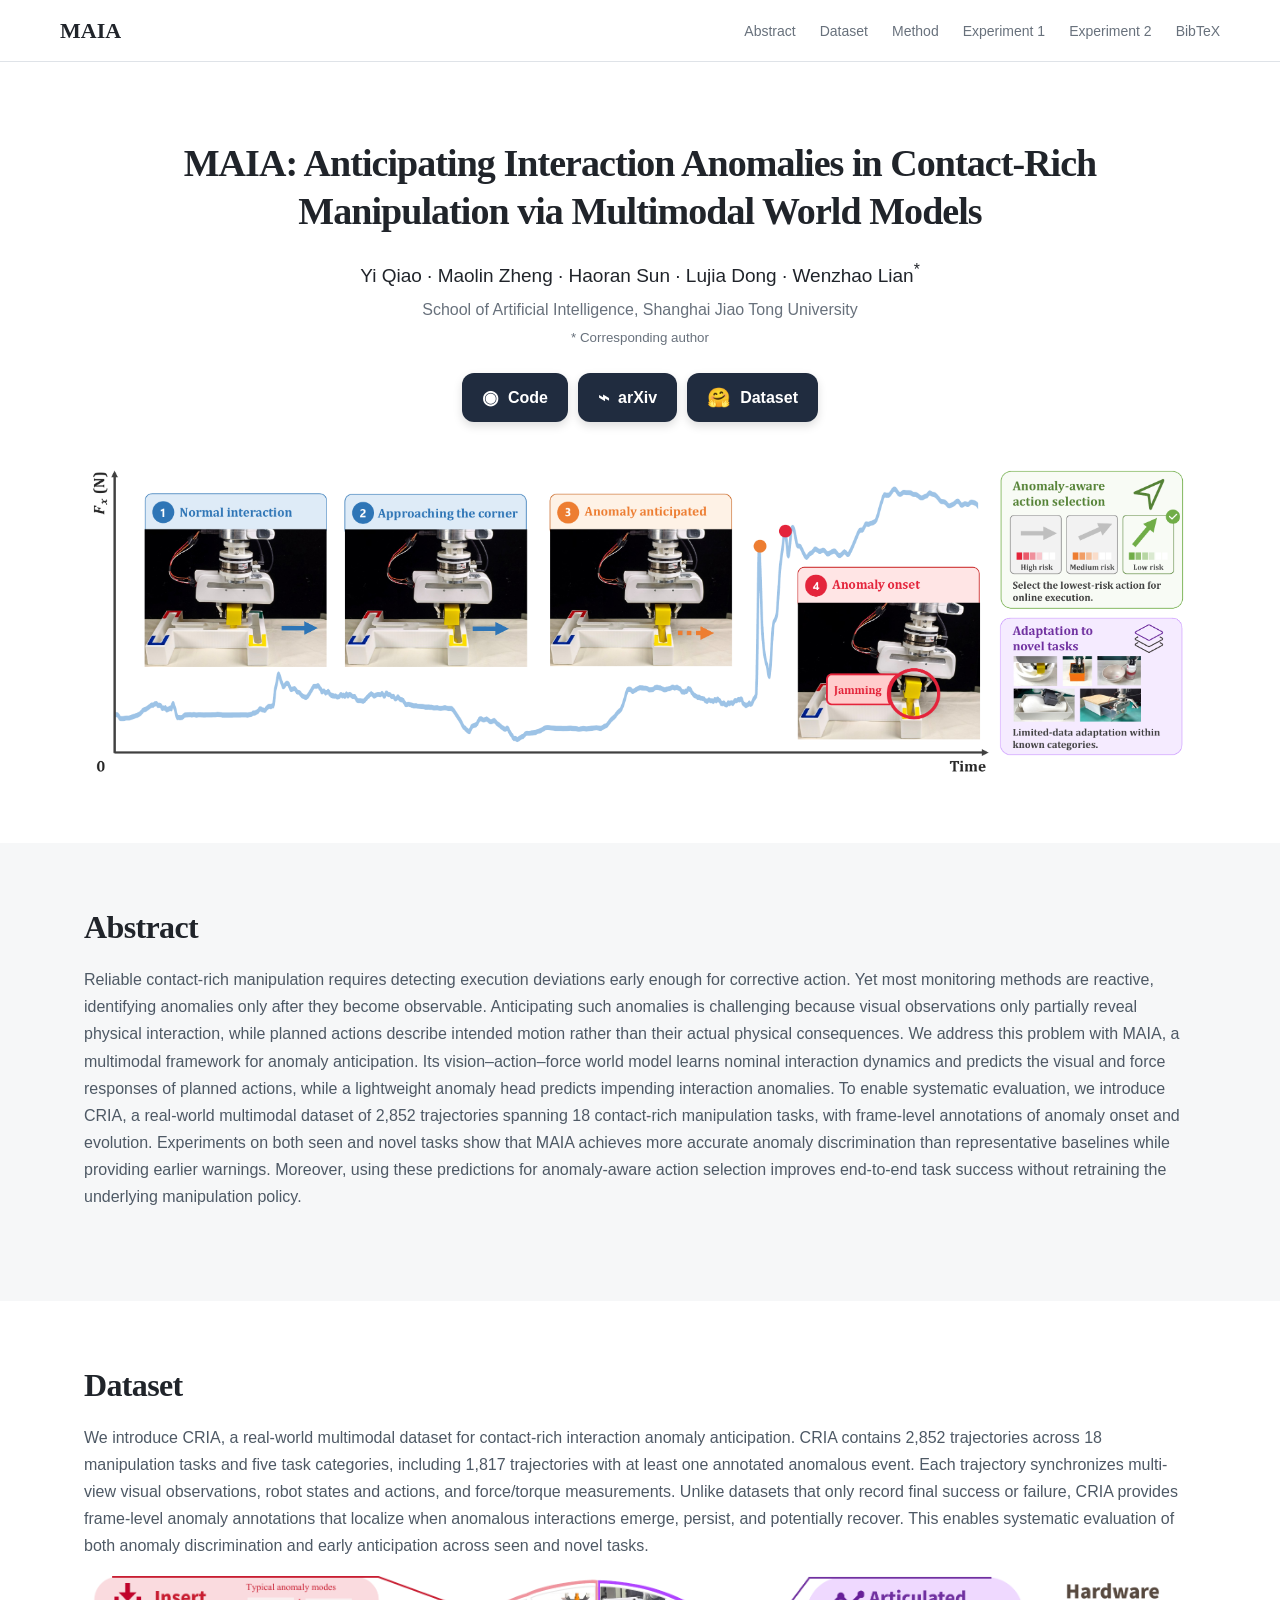
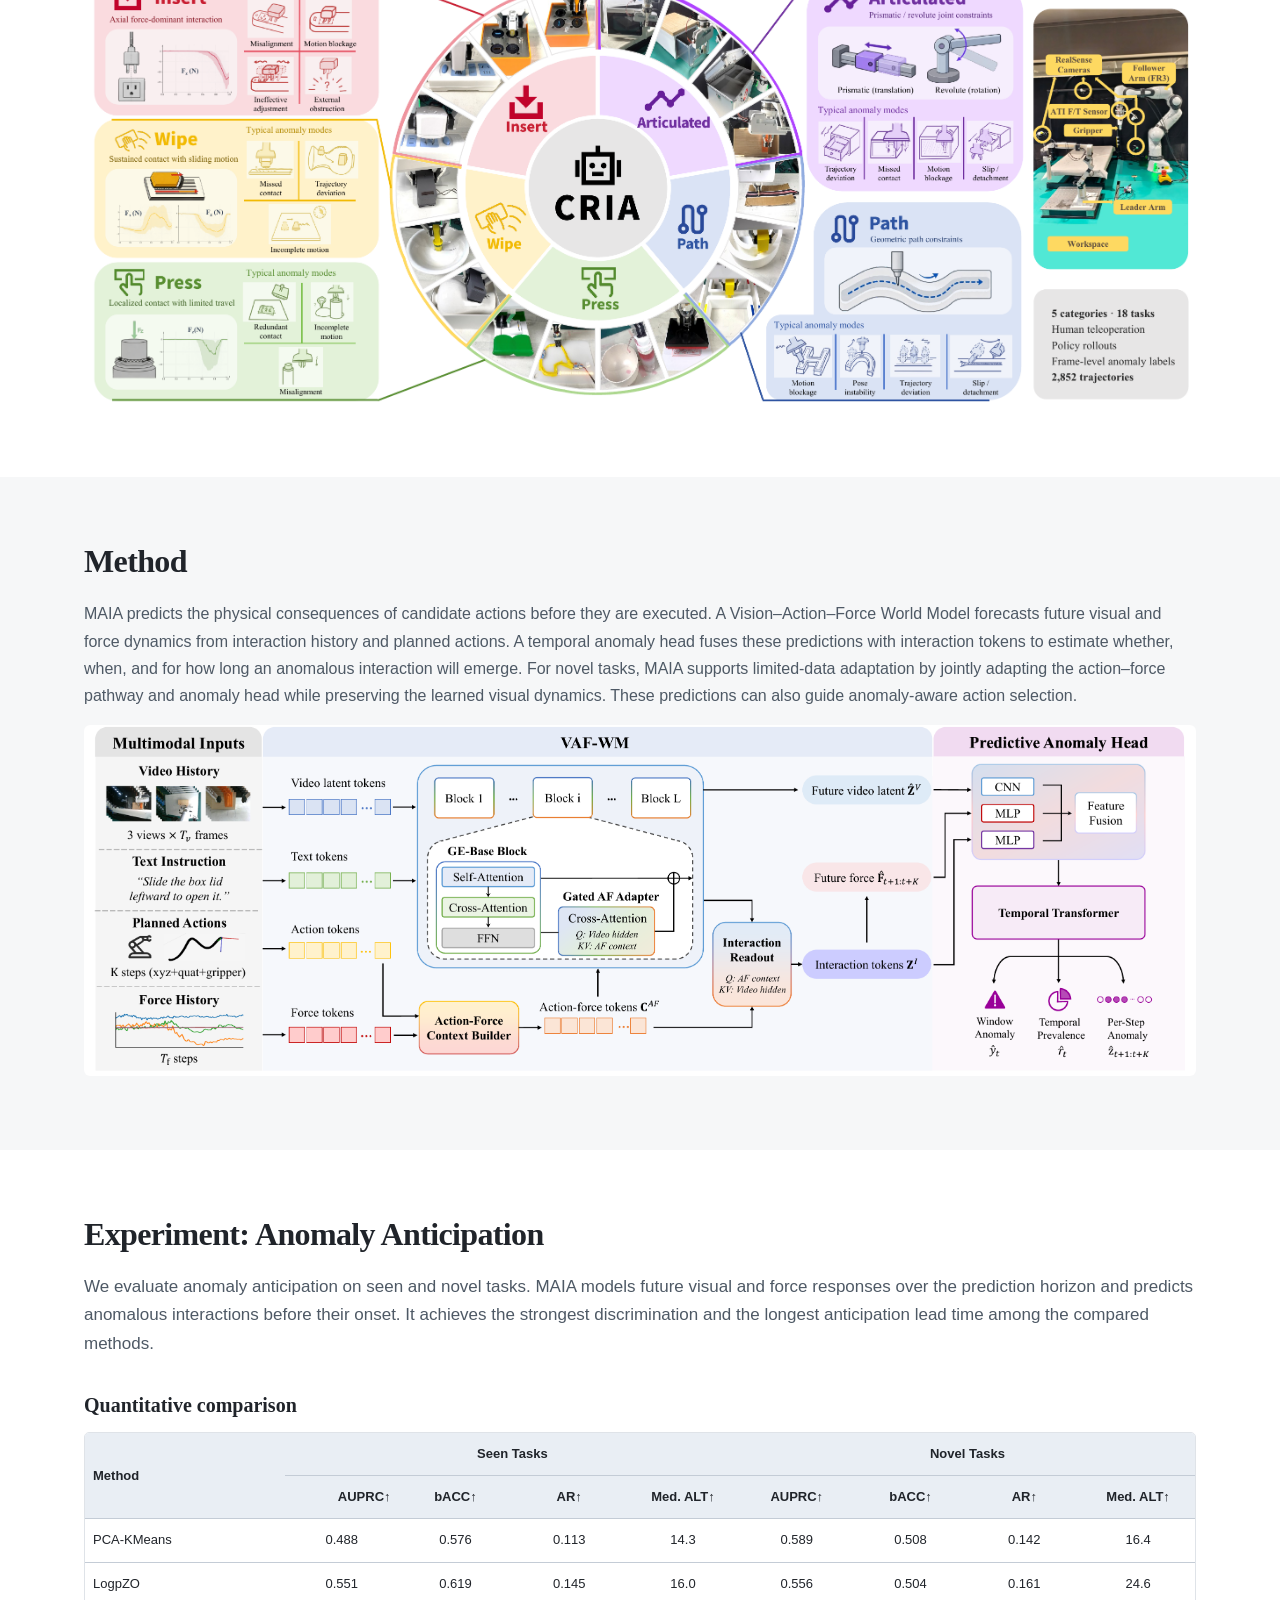
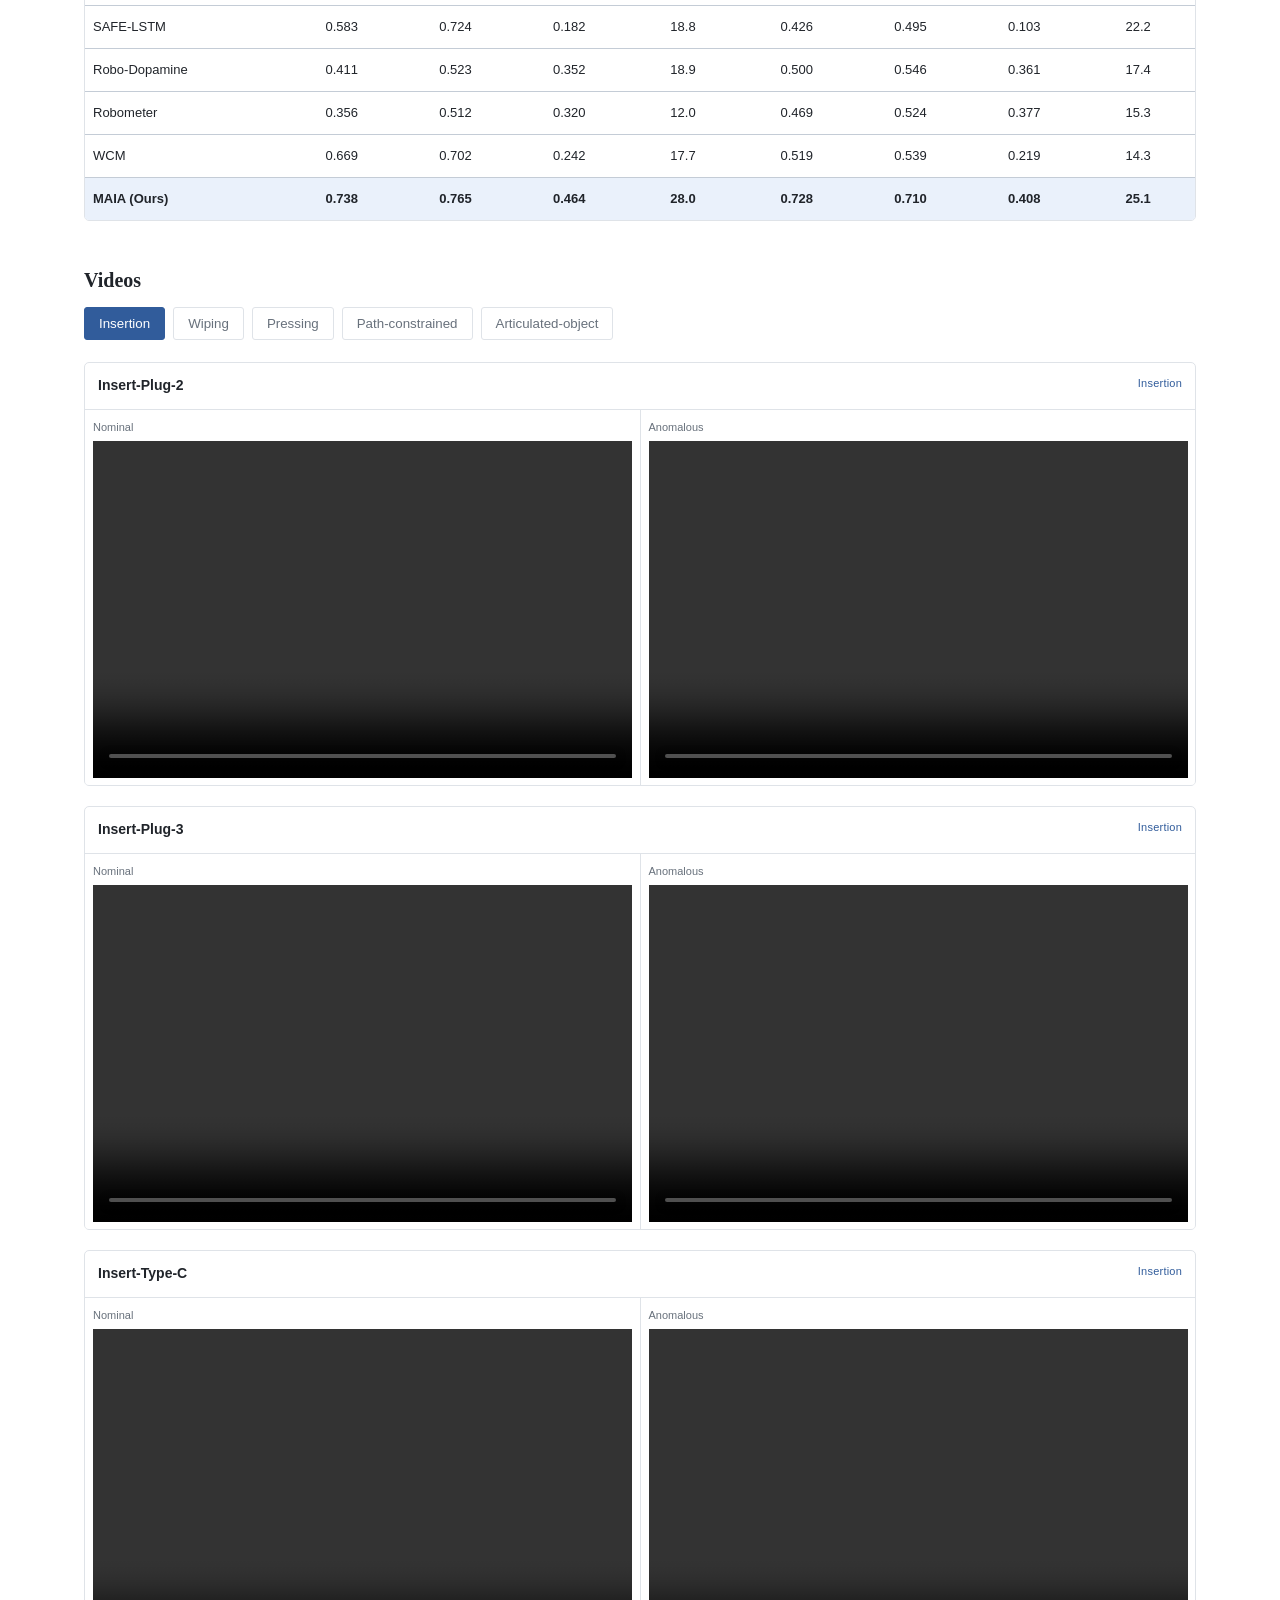
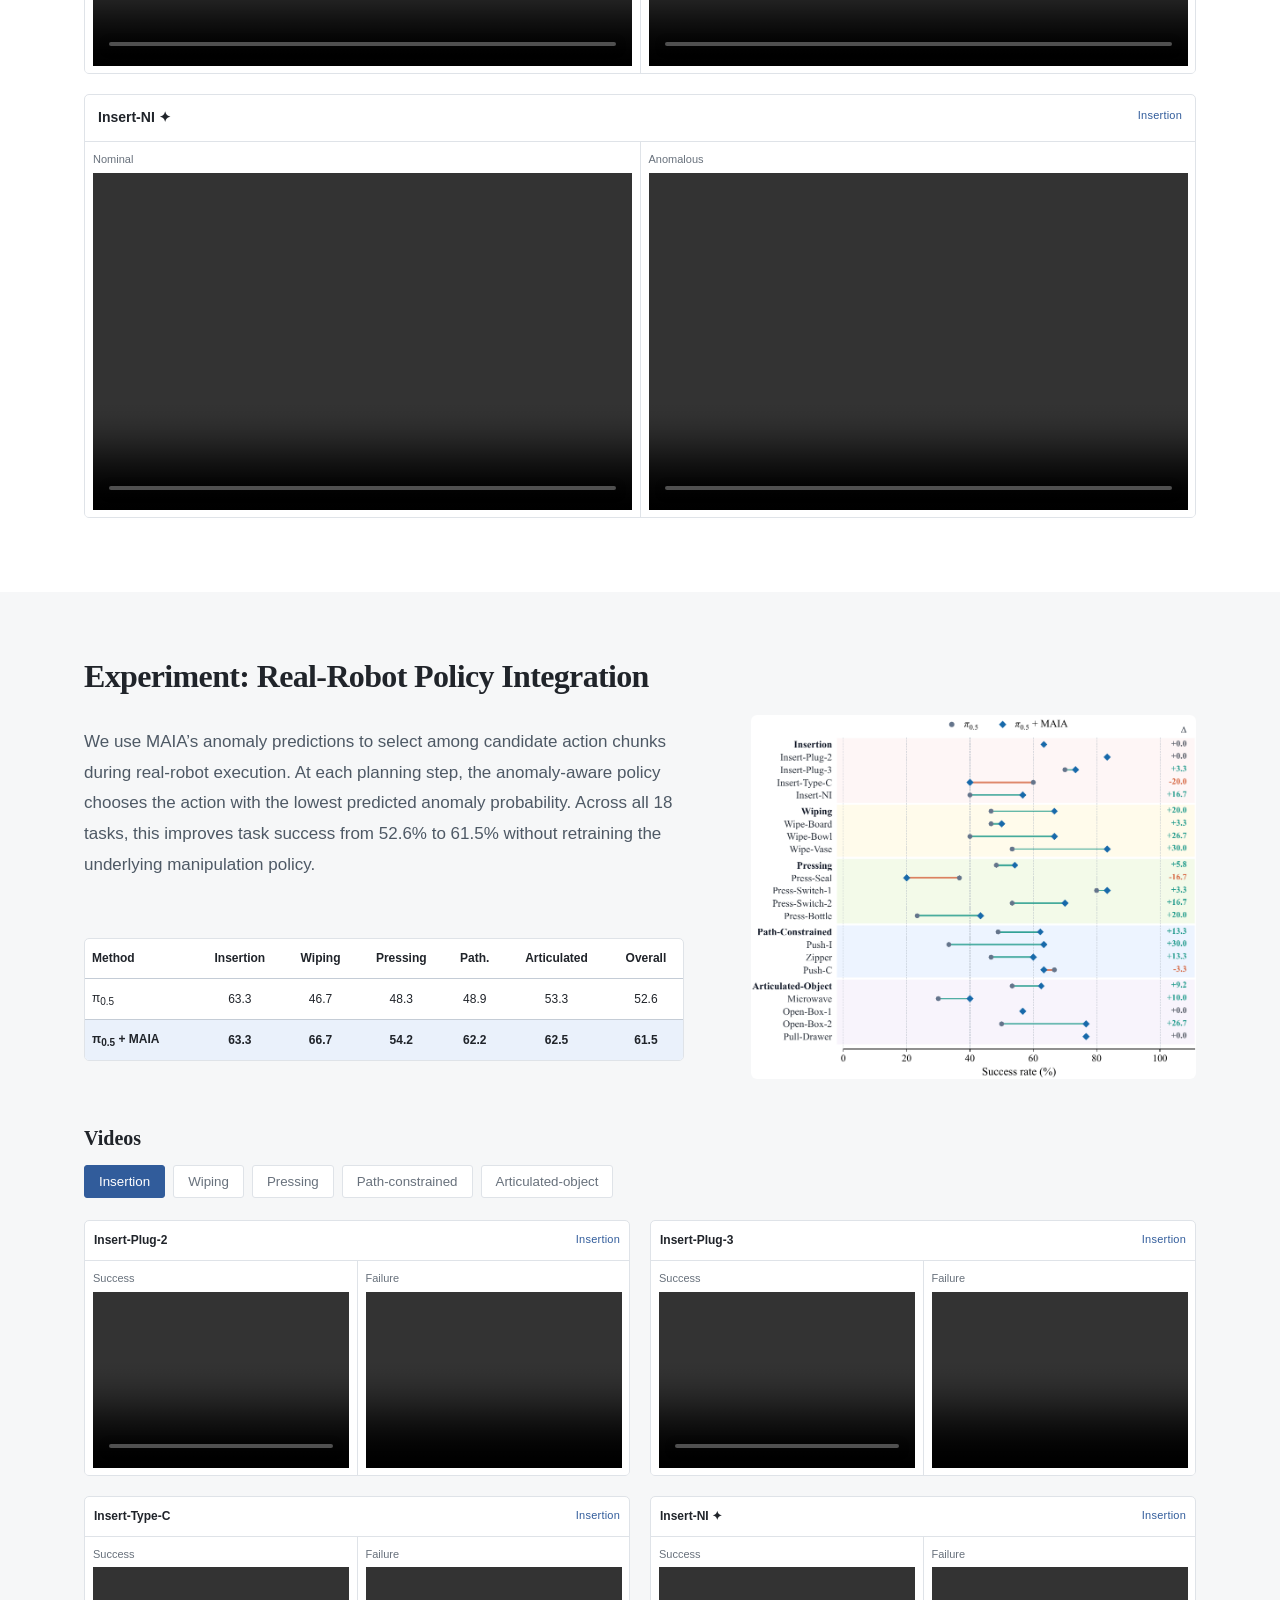
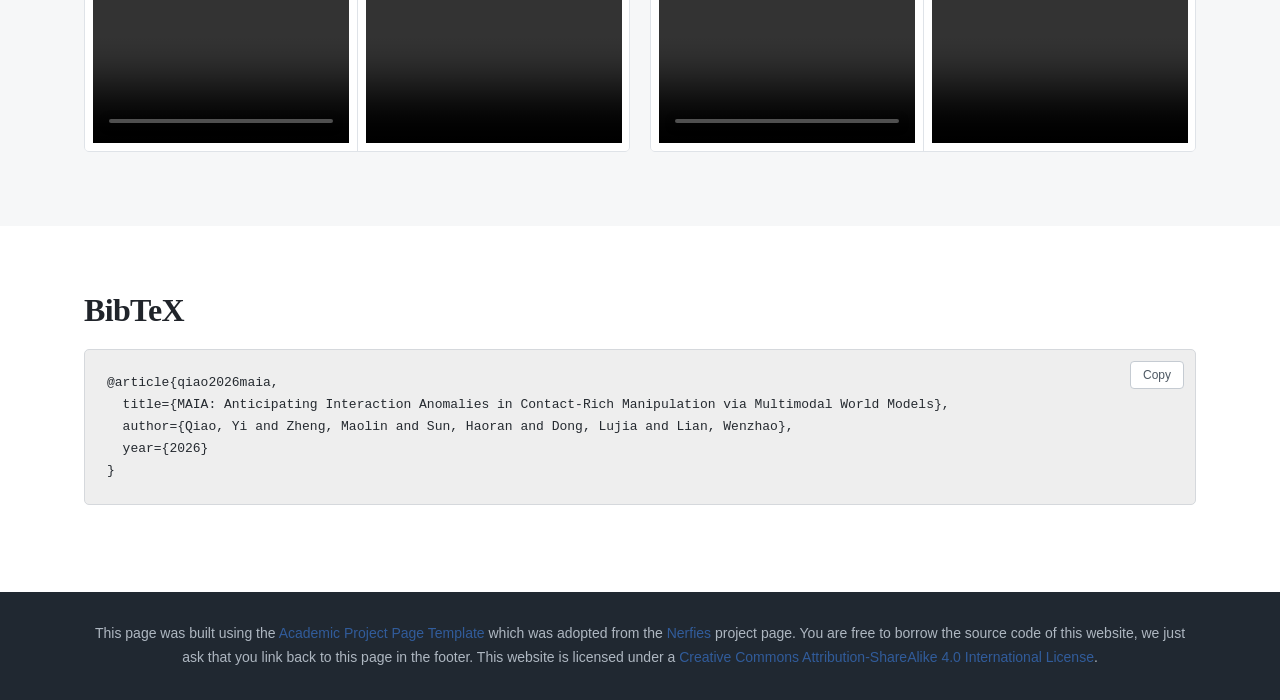
==== MAIA/index.html @ 840412f7 "Add MAIA project page" ====
<!doctype html><html lang="en"><head><meta charset="utf-8"><meta name="viewport" content="width=device-width, initial-scale=1"><title>MAIA</title><link rel="stylesheet" href="static/css/index.css"></head><body>
<nav><a class="logo" href="#top">MAIA</a><div><a href="#abstract">Abstract</a><a href="#dataset">Dataset</a><a href="#method">Method</a><a href="#exp1">Experiment 1</a><a href="#exp2">Experiment 2</a><a href="#bibtex">BibTeX</a></div></nav><main id="top">
<header class="hero wrap"><p class="kicker">CONTACT-RICH ROBOT MANIPULATION</p><h1>MAIA: Anticipating Interaction Anomalies in Contact-Rich Manipulation via Multimodal World Models</h1><p class="authors">Yi Qiao · Maolin Zheng · Haoran Sun · Lujia Dong · Wenzhao Lian<sup>*</sup></p><p class="affil">School of Artificial Intelligence, Shanghai Jiao Tong University<br><small>* Corresponding author</small></p><div class="links"><a href="https://github.com/Joringell/MAIA"><span class="icon">◉</span> Code</a><a href="https://arxiv.org/"><span class="icon">⌁</span> arXiv</a><a href="https://huggingface.co/datasets/Joringell/CRIA"><span class="icon">🤗</span> Dataset</a></div></header>
<section class="wrap"><img class="hero-img" src="static/images/teaser.png" alt="MAIA teaser"></section>
<section id="abstract" class="band"><div class="narrow"><h2>Abstract</h2><p>Reliable contact-rich manipulation requires detecting execution deviations early enough for corrective action. Yet most monitoring methods are reactive, identifying anomalies only after they become observable. Anticipating such anomalies is challenging because visual observations only partially reveal physical interaction, while planned actions describe intended motion rather than their actual physical consequences. We address this problem with MAIA, a multimodal framework for anomaly anticipation. Its vision–action–force world model learns nominal interaction dynamics and predicts the visual and force responses of planned actions, while a lightweight anomaly head predicts impending interaction anomalies. To enable systematic evaluation, we introduce CRIA, a real-world multimodal dataset of 2,852 trajectories spanning 18 contact-rich manipulation tasks, with frame-level annotations of anomaly onset and evolution. Experiments on both seen and novel tasks show that MAIA achieves more accurate anomaly discrimination than representative baselines while providing earlier warnings. Moreover, using these predictions for anomaly-aware action selection improves end-to-end task success without retraining the underlying manipulation policy.</p></div></section>
<section id="dataset" class="section"><div class="narrow"><h2>Dataset</h2><p>We introduce CRIA, a real-world multimodal dataset for contact-rich interaction anomaly anticipation. CRIA contains 2,852 trajectories across 18 manipulation tasks and five task categories, including 1,817 trajectories with at least one annotated anomalous event. Each trajectory synchronizes multi-view visual observations, robot states and actions, and force/torque measurements. Unlike datasets that only record final success or failure, CRIA provides frame-level anomaly annotations that localize when anomalous interactions emerge, persist, and potentially recover. This enables systematic evaluation of both anomaly discrimination and early anticipation across seen and novel tasks.</p><img class="figure" src="static/images/dataset.png" alt="CRIA dataset overview"></div></section><section id="method" class="section band"><div class="wrap"><p class="kicker">METHOD</p><h2>Method</h2><p>MAIA predicts the physical consequences of candidate actions before they are executed. A Vision–Action–Force World Model forecasts future visual and force dynamics from interaction history and planned actions. A temporal anomaly head fuses these predictions with interaction tokens to estimate whether, when, and for how long an anomalous interaction will emerge. For novel tasks, MAIA supports limited-data adaptation by jointly adapting the action–force pathway and anomaly head while preserving the learned visual dynamics. These predictions can also guide anomaly-aware action selection.</p><img class="figure" src="static/images/method.png" alt="Method overview"></section>
<section id="exp1" class="section band exp1-white"><div class="wrap"><p class="kicker">EXPERIMENT 1</p><h2>Experiment: Anomaly Anticipation</h2><p class="intro">We evaluate anomaly anticipation on seen and novel tasks. MAIA models future visual and force responses over the prediction horizon and predicts anomalous interactions before their onset. It achieves the strongest discrimination and the longest anticipation lead time among the compared methods.</p><h3>Quantitative comparison</h3><div class="table-wrap"><table><thead><tr><th rowspan="2">Method</th><th colspan="4">Seen Tasks</th><th colspan="4">Novel Tasks</th></tr><tr><th>AUPRC↑</th><th>bACC↑</th><th>AR↑</th><th>Med. ALT↑</th><th>AUPRC↑</th><th>bACC↑</th><th>AR↑</th><th>Med. ALT↑</th></tr></thead><tbody><tr><td>PCA-KMeans</td><td>0.488</td><td>0.576</td><td>0.113</td><td>14.3</td><td>0.589</td><td>0.508</td><td>0.142</td><td>16.4</td></tr><tr><td>LogpZO</td><td>0.551</td><td>0.619</td><td>0.145</td><td>16.0</td><td>0.556</td><td>0.504</td><td>0.161</td><td>24.6</td></tr><tr><td>SAFE-LSTM</td><td>0.583</td><td>0.724</td><td>0.182</td><td>18.8</td><td>0.426</td><td>0.495</td><td>0.103</td><td>22.2</td></tr><tr><td>Robo-Dopamine</td><td>0.411</td><td>0.523</td><td>0.352</td><td>18.9</td><td>0.500</td><td>0.546</td><td>0.361</td><td>17.4</td></tr><tr><td>Robometer</td><td>0.356</td><td>0.512</td><td>0.320</td><td>12.0</td><td>0.469</td><td>0.524</td><td>0.377</td><td>15.3</td></tr><tr><td>WCM</td><td>0.669</td><td>0.702</td><td>0.242</td><td>17.7</td><td>0.519</td><td>0.539</td><td>0.219</td><td>14.3</td></tr><tr class="ours"><td>MAIA (Ours)</td><td>0.738</td><td>0.765</td><td>0.464</td><td>28.0</td><td>0.728</td><td>0.710</td><td>0.408</td><td>25.1</td></tr></tbody></table></div><h3 class="video-title">Videos</h3><div class="filters" id="filters1"></div><div class="video-grid two" id="grid1"></div></div></section>
<section id="exp2" class="section exp2-blue"><div class="wrap"><p class="kicker">EXPERIMENT 2</p><h2>Experiment: Real-Robot Policy Integration</h2><p class="intro">We use MAIA’s anomaly predictions to select among candidate action chunks during real-robot execution. At each planning step, the anomaly-aware policy chooses the action with the lowest predicted anomaly probability. Across all 18 tasks, this improves task success from 52.6% to 61.5% without retraining the underlying manipulation policy.</p><img class="figure result-figure" src="static/images/real_robot_success.png" alt="Real-robot task success results"><h3 class="video-title">Videos</h3><div class="filters" id="filters2"></div><div class="video-grid four" id="grid2"></div></section>
<section id="bibtex" class="band bibtex-white"><div class="narrow"><h2>BibTeX</h2><div class="bib-box"><button class="copy-bib" onclick="copyBibTeX()">Copy</button><pre id="bibtex-code">@article{qiao2026maia,
  title={MAIA: Anticipating Interaction Anomalies in Contact-Rich Manipulation via Multimodal World Models},
  author={Qiao, Yi and Zheng, Maolin and Sun, Haoran and Dong, Lujia and Lian, Wenzhao},
  year={2026}
}</pre></div></div></section></main><footer><p>This page was built using the <a href="https://github.com/eliahuhorwitz/Academic-project-page-template">Academic Project Page Template</a> which was adopted from the <a href="https://nerfies.github.io/">Nerfies</a> project page. You are free to borrow the source code of this website, we just ask that you link back to this page in the footer. This website is licensed under a <a href="http://creativecommons.org/licenses/by-sa/4.0/">Creative Commons Attribution-ShareAlike 4.0 International License</a>.</p></footer>
<script>const groups={Insertion:['insert_plug_2','insert_plug_3','insert_typec','insert_ni'],Wiping:['wipe_board','wipe_bowl','wipe_vase'],Pressing:['press_seal','press_switch1','press_switch2','press_bottle'],'Path-constrained':['pushi','zipper','pushc'],'Articulated-object':['microwave','open_box','open_box2','pull_drawer']};const labels={insert_ni:'Insert-NI ✦',insert_plug_2:'Insert-Plug-2',insert_plug_3:'Insert-Plug-3',insert_typec:'Insert-Type-C',wipe_board:'Wipe-Board',wipe_bowl:'Wipe-Bowl',wipe_vase:'Wipe-Vase ✦',press_bottle:'Press-Bottle ✦',press_seal:'Press-Seal',press_switch1:'Press-Switch-1',press_switch2:'Press-Switch-2',pushc:'Push-C ✦',pushi:'Push-I',zipper:'Zipper',open_box:'Open-Box-1',open_box2:'Open-Box-2',pull_drawer:'Pull-Drawer ✦',microwave:'Microwave'};const file=(e,t,s)=>`static/videos/${e}/${t}_${s}.mp4`;function makeFilters(id,render){const box=document.querySelector(id);Object.keys(groups).forEach(c=>{let b=document.createElement('button');b.textContent=c;b.onclick=()=>{box.querySelectorAll('button').forEach(x=>x.classList.remove('active'));b.classList.add('active');render(c)};box.append(b)})}function render1(cat){let g=document.querySelector('#grid1');g.innerHTML='';groups[cat].forEach(t=>{let a=document.createElement('article');a.className='task';a.innerHTML=`<h4>${labels[t]} <span>${cat}</span></h4><div class="pair"><div><label>Nominal</label><video controls muted preload="metadata" src="${file('exp1',t,'yes')}"></video></div><div><label>Anomalous</label><video controls muted preload="metadata" src="${file('exp1',t,'no')}"></video></div></div>`;g.append(a)})}function render2(cat){let g=document.querySelector("#grid2");g.innerHTML="";groups[cat].forEach(t=>{let a=document.createElement("article");a.className="task";a.innerHTML=`<h4>${labels[t]} <span>${cat}</span></h4><div class="pair"><div><label>Success</label><video controls muted preload="metadata" src="${file("exp2",t,"yes")}"></video></div><div><label>Failure</label><video controls muted preload="metadata" src="${file("exp2",t,"no")}"></video></div></div>`;g.append(a)})}makeFilters('#filters1',render1);makeFilters('#filters2',render2);document.querySelector('#filters1 button').click();document.querySelector('#filters2 button').click();</script><script>document.querySelectorAll("video").forEach(v=>{v.muted=true;v.volume=0});</script><script>const e2=document.querySelector("#exp2"),intro=e2&&e2.querySelector(".intro"),fig=e2&&e2.querySelector(".result-figure");if(e2&&intro&&fig){const layout=document.createElement("div");layout.className="robot-layout";const copy=document.createElement("div");copy.className="robot-copy";const table=document.createElement("table");table.className="robot-table";table.innerHTML=`<thead><tr><th>Method</th><th>Insertion</th><th>Wiping</th><th>Pressing</th><th>Path.</th><th>Articulated</th><th>Overall</th></tr></thead><tbody><tr><td>π<sub>0.5</sub></td><td>63.3</td><td>46.7</td><td>48.3</td><td>48.9</td><td>53.3</td><td>52.6</td></tr><tr class="ours"><td>π<sub>0.5</sub> + MAIA</td><td>63.3</td><td>66.7</td><td>54.2</td><td>62.2</td><td>62.5</td><td>61.5</td></tr></tbody>`;intro.parentNode.insertBefore(layout,intro);copy.append(intro,table);layout.append(copy,fig);}</script><script>function copyBibTeX(){const b=document.querySelector("#bibtex-code"),c=document.querySelector(".copy-bib");navigator.clipboard.writeText(b.innerText).then(()=>{c.textContent="Copied";setTimeout(()=>c.textContent="Copy",1400)})}</script></body></html>
---- MAIA/static/css/index.css ----
:root{--ink:#20242a;--muted:#68717c;--blue:#315c9b;--line:#dfe3e8;--wash:#f6f7f8}*{box-sizing:border-box}html{scroll-behavior:smooth}body{margin:0;color:var(--ink);font:16px/1.7 Arial,Helvetica,sans-serif}a{color:var(--blue);text-decoration:none}nav{height:62px;border-bottom:1px solid var(--line);display:flex;align-items:center;justify-content:space-between;padding:0 max(24px,calc((100% - 1160px)/2));position:sticky;top:0;background:#fffffff2;backdrop-filter:blur(10px);z-index:5}nav a{color:var(--muted);font-size:14px;margin-left:24px}nav .logo{margin:0;color:var(--ink);font:bold 22px Georgia,serif}.wrap,.narrow{width:100%;max-width:1160px;margin-left:auto;margin-right:auto;padding-left:24px;padding-right:24px}.hero{text-align:center;padding:78px 24px 42px}.kicker{display:none}.hero h1{font:600 clamp(26px,3vw,38px)/1.25 Georgia,'Times New Roman',serif;letter-spacing:-.025em;max-width:1100px;margin:0 auto 22px}.authors{font-size:19px;margin:0 0 3px}.affil{color:var(--muted);margin:0}.links{display:flex;justify-content:center;gap:10px;margin-top:23px}.links a{display:inline-flex;align-items:center;gap:9px;background:#202c3f;color:#fff;border:0;border-radius:12px;padding:11px 20px;font-size:16px;font-weight:bold;box-shadow:0 4px 10px #0002}.links a:hover{background:#31435d}.links .icon{font-size:19px;line-height:1}.links a:hover{background:var(--ink);color:#fff}.hero-img,.figure{display:block;width:100%;height:auto;border-radius:6px}.section{padding-top:66px;padding-bottom:74px}.band{background:var(--wash);padding:66px 0 74px}.band p,.section p{color:#4e5965}.band h2,.section h2{font:600 32px Georgia,'Times New Roman',serif;letter-spacing:-.02em;margin:0 0 20px}.section h3{font:600 20px Georgia,'Times New Roman',serif;margin:35px 0 15px}.intro{max-width:none;font-size:17px;line-height:1.7}.result-figure{max-width:930px;margin:0 auto}.table-wrap{overflow-x:auto}.table-wrap table{min-width:850px;width:100%;border-collapse:separate;border-spacing:0;background:#fff;font-size:13px;border:1px solid var(--line);border-radius:5px;overflow:hidden}.table-wrap th,.table-wrap td{padding:10px 8px;border-bottom:1px solid #c4ccd6;text-align:right;white-space:nowrap}.table-wrap thead tr:first-child th:first-child,.table-wrap tbody td:first-child{text-align:left;width:18%}.table-wrap thead th:not(:first-child),.table-wrap tbody td:not(:first-child){text-align:center;width:10.25%}.table-wrap thead{background:#e9eef4}.table-wrap th{font-weight:bold}.table-wrap tr:last-child td{border-bottom:0}.ours{font-weight:bold;background:#eaf1fb}.video-title{margin-top:48px!important}.filters{display:flex;gap:8px;flex-wrap:wrap;margin:15px 0 22px}.filters button{border:1px solid var(--line);background:#fff;border-radius:3px;padding:8px 14px;color:var(--muted);cursor:pointer}.filters button.active,.filters button:hover{background:var(--blue);border-color:var(--blue);color:#fff}.video-grid{display:grid;gap:20px}.video-grid.two{grid-template-columns:1fr}.video-grid.four{grid-template-columns:repeat(2,1fr)}.task{background:#fff;border:1px solid var(--line);border-radius:5px;overflow:hidden}.task h4{font-size:14px;margin:0;padding:11px 13px;border-bottom:1px solid var(--line);font-weight:bold}.task h4 span{float:right;color:var(--blue);font-size:11px;font-weight:normal;letter-spacing:.02em}.pair{display:grid;grid-template-columns:1fr 1fr;gap:1px;background:var(--line)}.pair>div{background:#fff;padding:8px}.task label{display:block;color:var(--muted);font-size:11px;margin-bottom:4px}.task video{display:block;width:100%;aspect-ratio:16/10;object-fit:contain;background:#111820}.video-grid.four .task h4{font-size:12px;padding:9px}.video-grid.four .task video{aspect-ratio:16/11}.bib-box{position:relative}.band pre{background:#eeeeee;color:#252a30;padding:22px;border:1px solid #d5d8dc;border-radius:5px;overflow:auto;font-size:13px}.copy-bib{position:absolute;right:12px;top:12px;border:1px solid #c5cbd2;background:#fff;color:#4d5863;border-radius:4px;padding:6px 12px;cursor:pointer;font-size:12px}.copy-bib:hover{background:#f5f6f7}.robot-layout{display:flex;align-items:stretch;gap:42px;margin:0 0 35px}.robot-copy{flex:1;display:flex;padding-top:12px;flex-direction:column;justify-content:space-between}.robot-copy .intro{width:auto!important;display:block!important}.robot-layout .result-figure{width:40%!important;display:block!important;margin:0!important}.robot-table{transform:translateY(-18px);width:96%;border-collapse:separate;border-spacing:0;background:#fff;border:1px solid var(--line);border-radius:5px;overflow:hidden;font-size:12px;margin-top:42px}.robot-table th,.robot-table td{padding:9px 7px;text-align:center;border-bottom:1px solid #c4ccd6;white-space:nowrap}.robot-table th:first-child,.robot-table td:first-child{text-align:left}.robot-table tr:last-child td{border-bottom:0}.robot-table .ours{font-weight:bold;background:#eaf1fb}.video-play{position:absolute;left:50%;top:50%;transform:translate(-50%,-50%);width:46px;height:46px;border:0;border-radius:50%;background:#ffffffdd;color:#315c9b;font-size:20px;cursor:pointer}.video-play:hover{background:#fff}footer{text-align:center;background:#202831;color:#aeb7c1;padding:30px 24px;font-size:14px}footer p{width:100%;max-width:1160px;margin:0 auto;padding:0 24px;box-sizing:border-box}#exp2 .intro{display:inline-block;vertical-align:top;width:52%;max-width:none;margin:0;font-size:17px;line-height:1.8}#exp2 .result-figure{display:inline-block;vertical-align:top;width:40%;margin:0 0 25px 6%}#exp2 .video-title,#exp2 .filters,#exp2 .video-grid{clear:both}@media(max-width:800px){nav>div{display:none}.hero{padding-top:58px}.video-grid.two,.video-grid.four{grid-template-columns:1fr}#exp2 .result-figure{float:none;width:100%;margin:20px 0}.section,.band{padding-top:50px;padding-bottom:56px}.hero h1{font-size:35px}}#abstract{margin-top:60px}.exp1-white{background:#fff}.exp2-blue{background:var(--wash)}.bibtex-white{background:#fff}
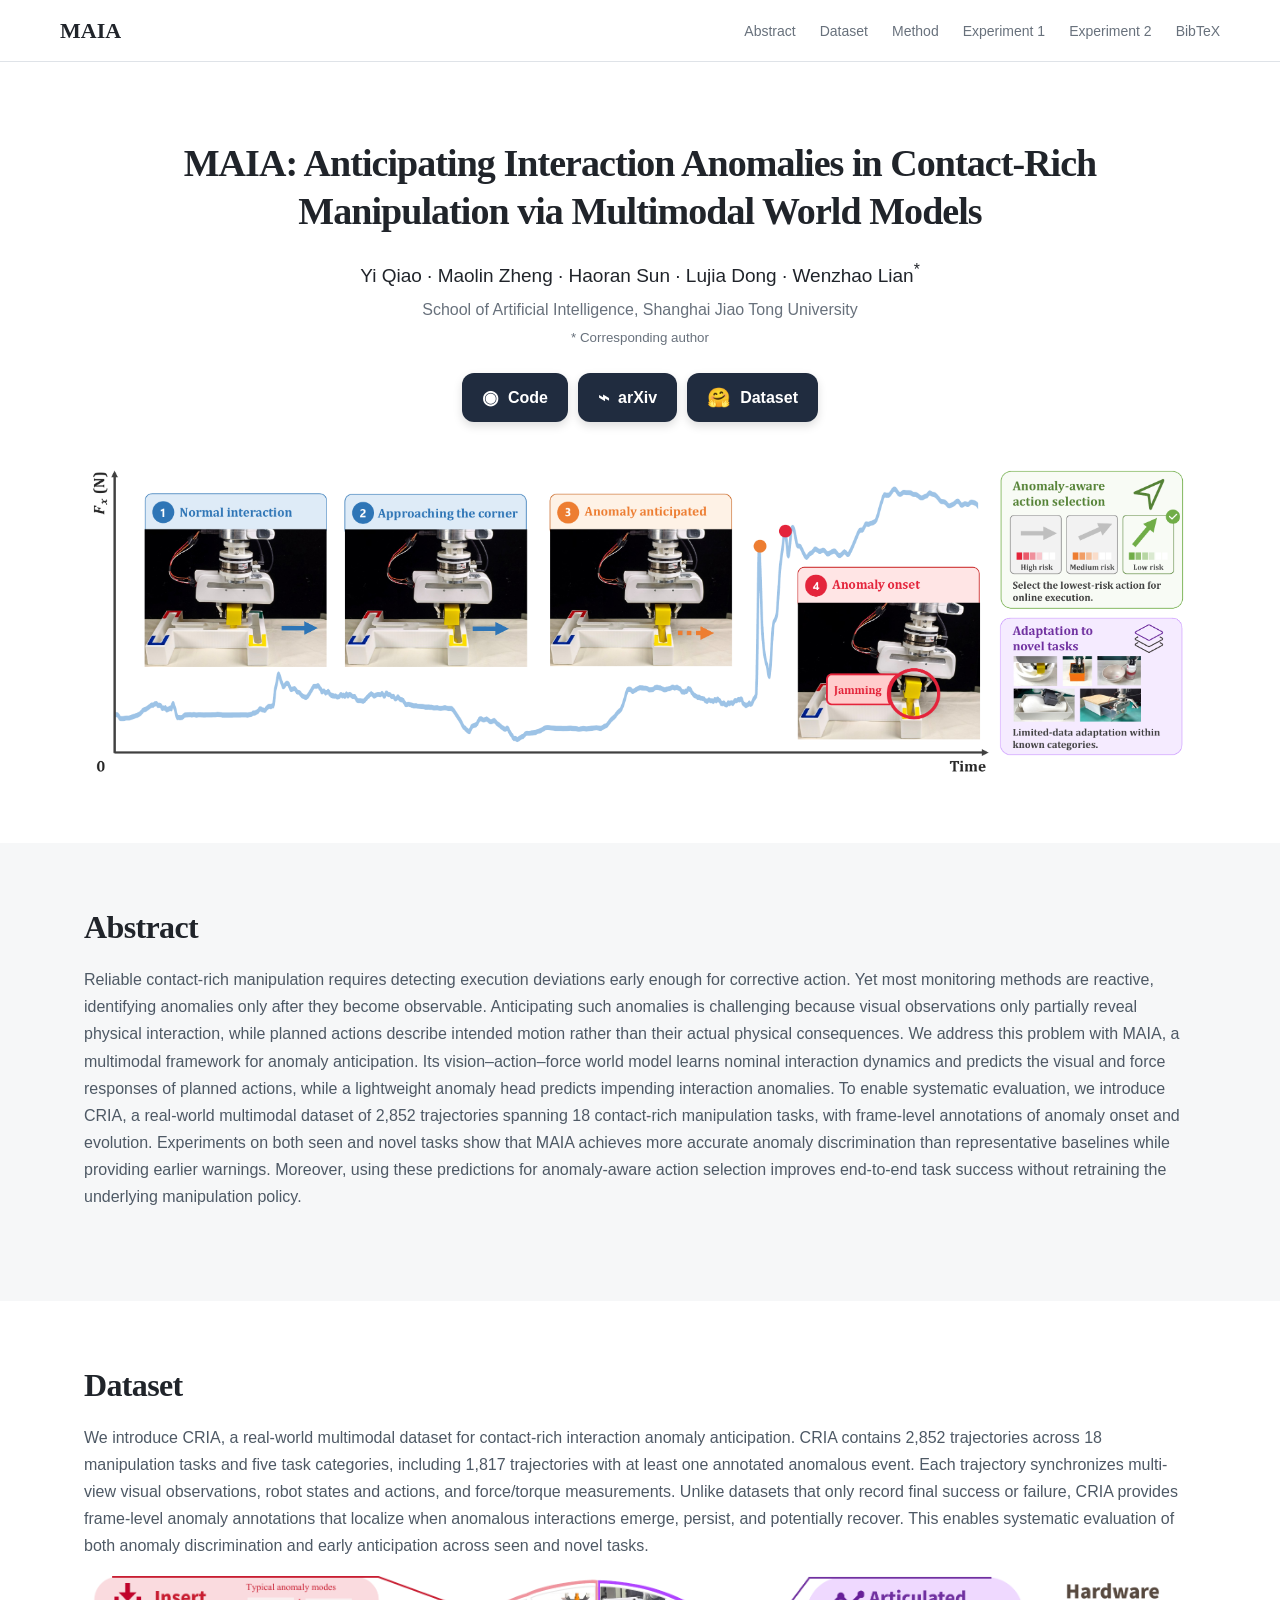
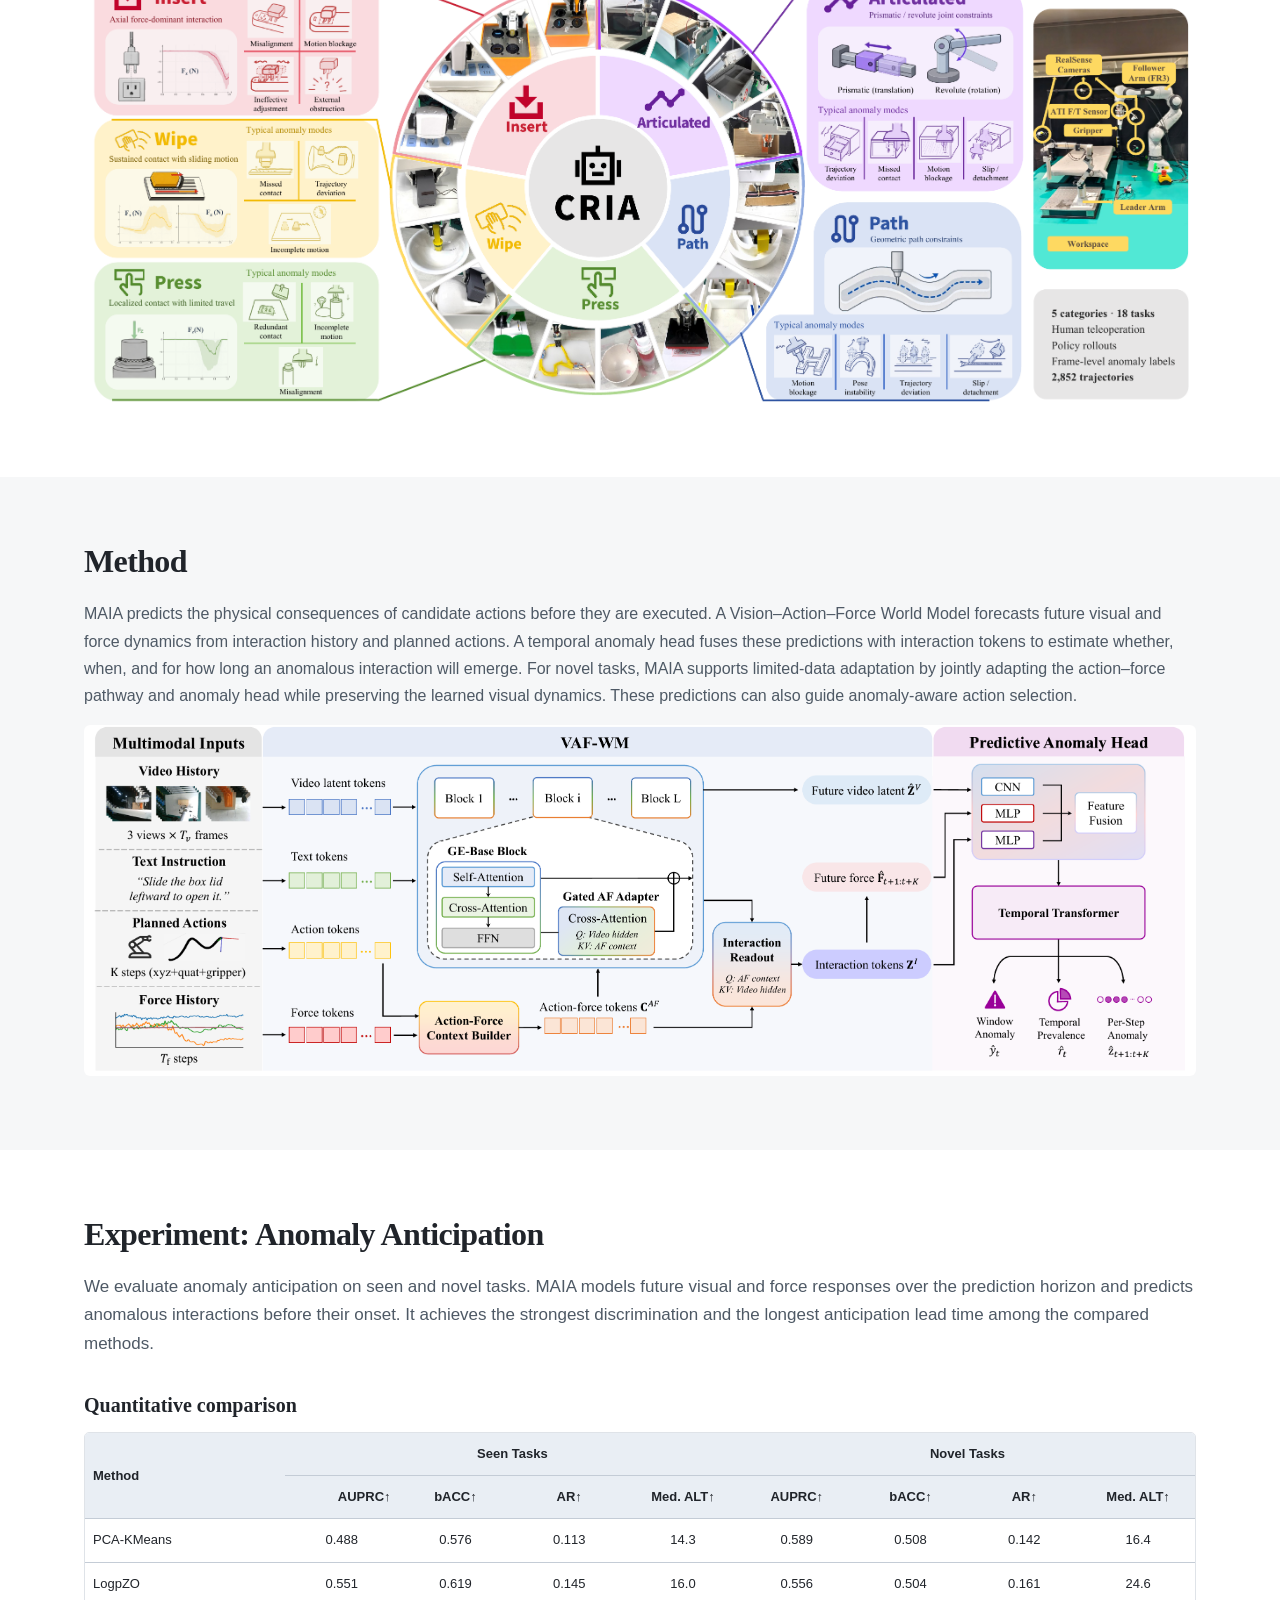
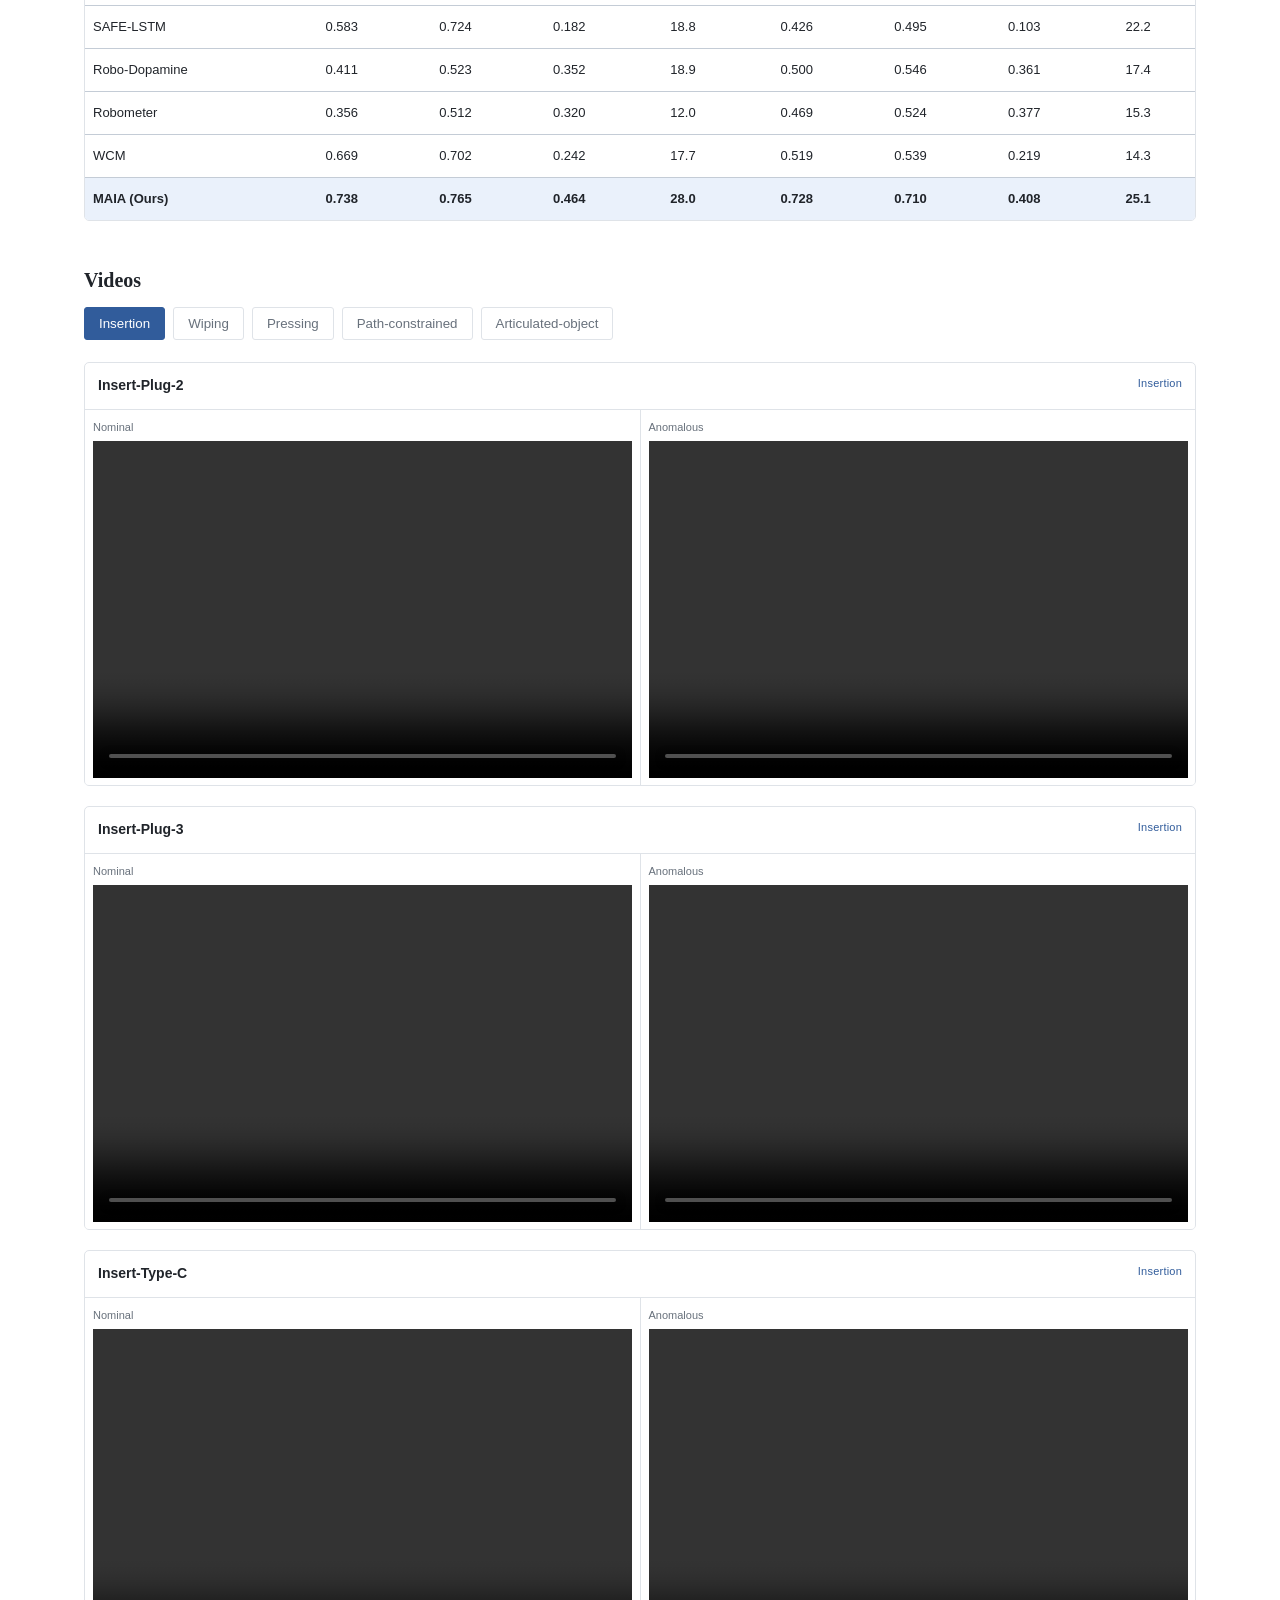
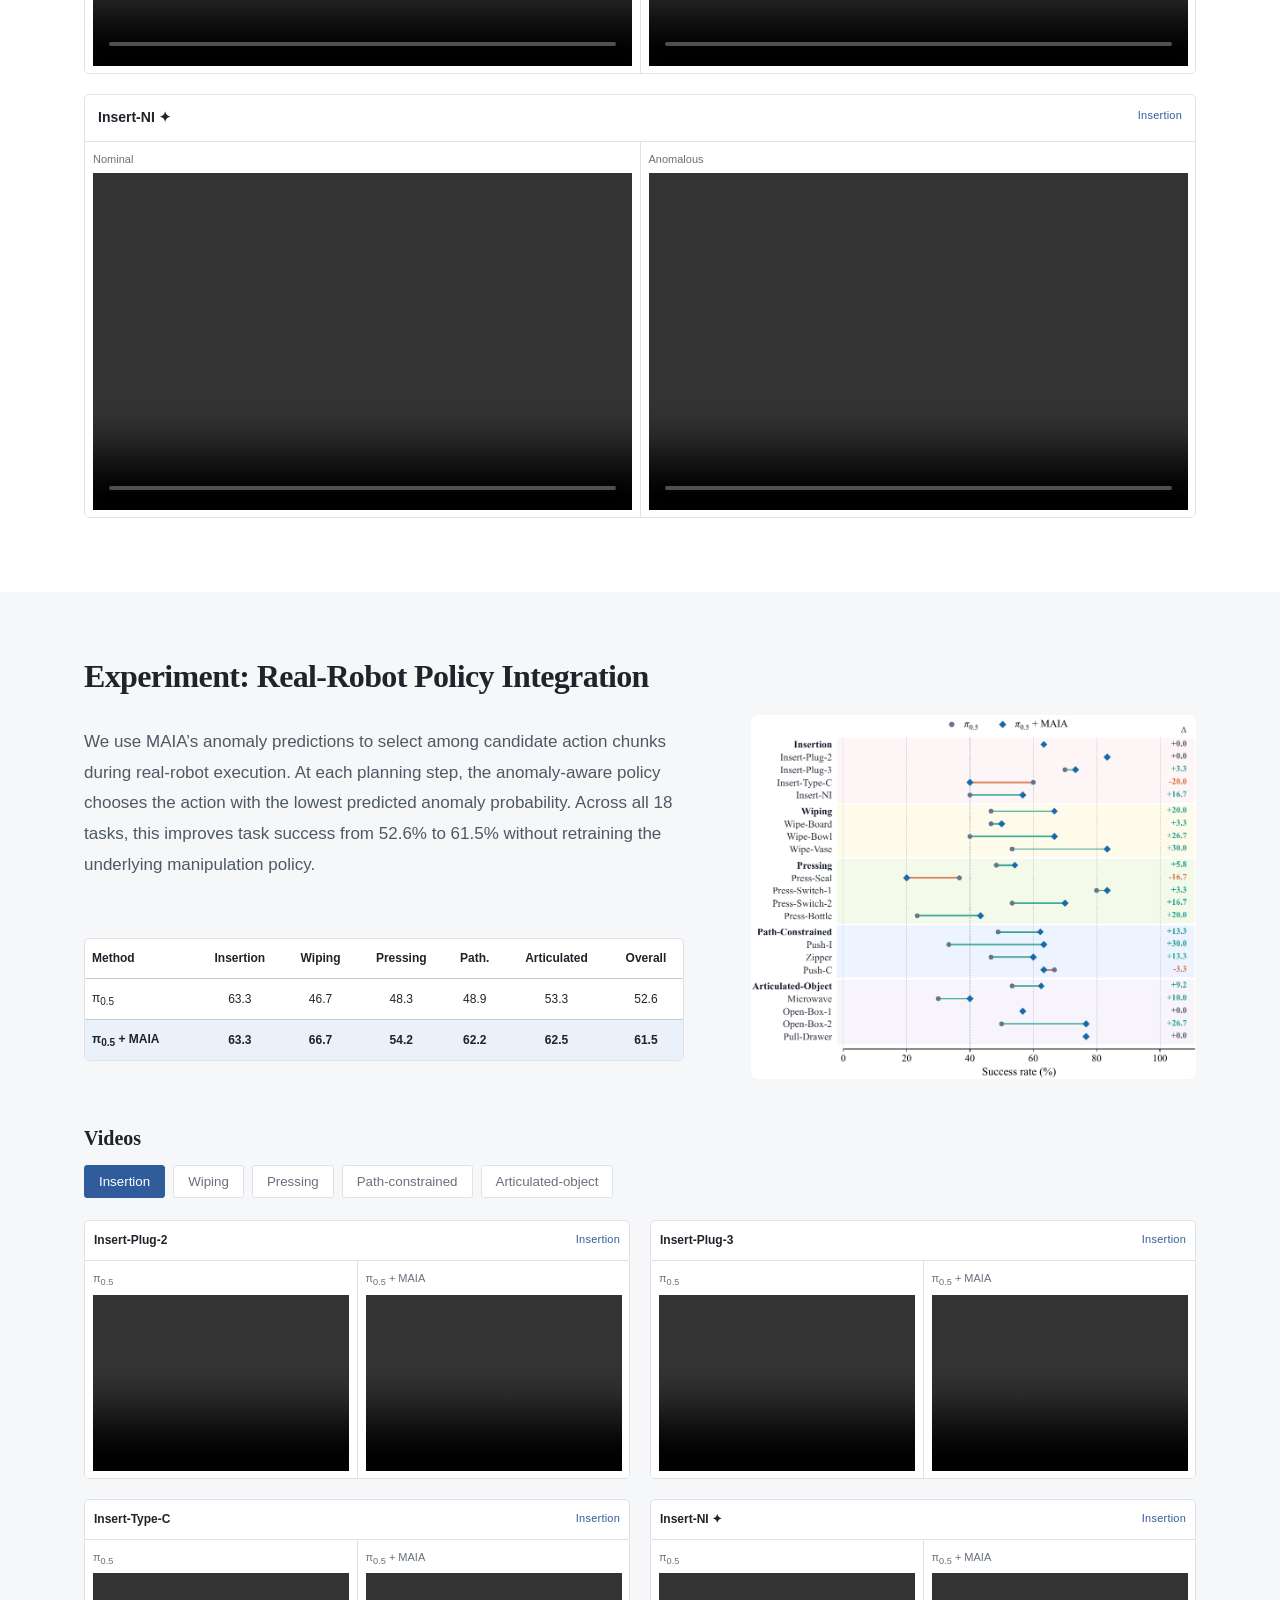
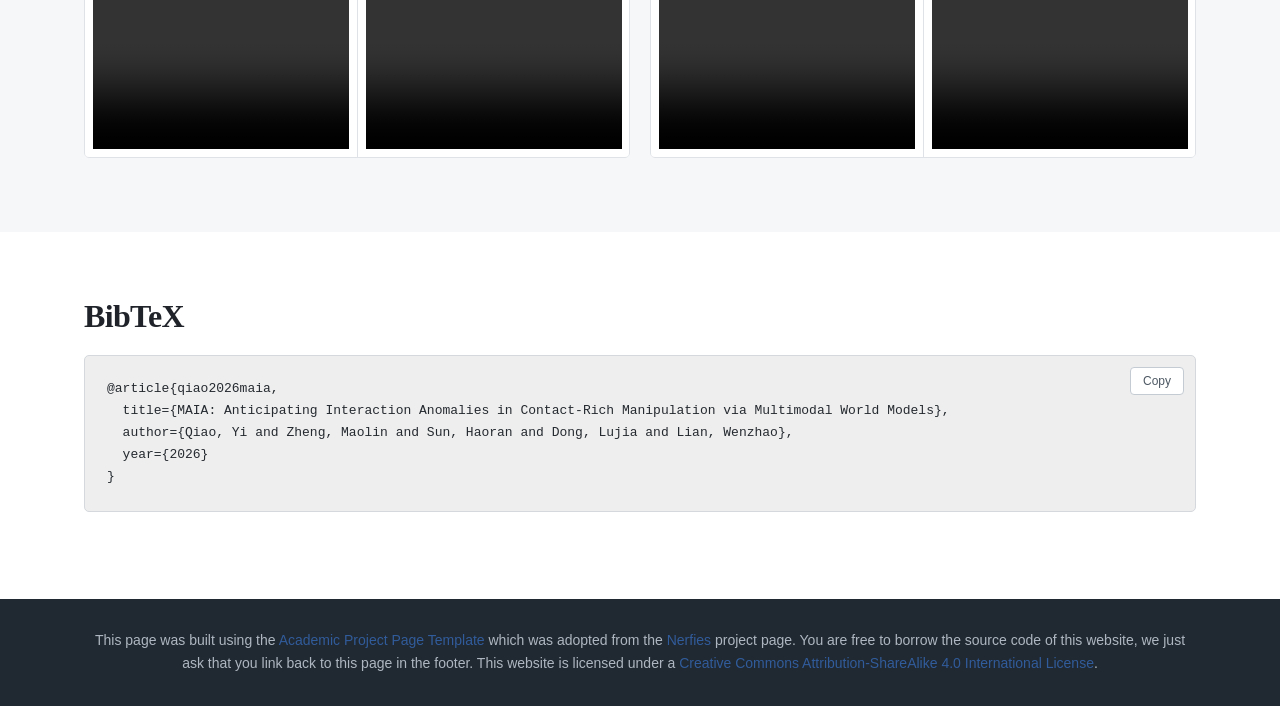
==== commit 5382e771: "update MAIA" ====
--- a/MAIA/index.html
+++ b/MAIA/index.html
@@ -11,4 +11,4 @@
   author={Qiao, Yi and Zheng, Maolin and Sun, Haoran and Dong, Lujia and Lian, Wenzhao},
   year={2026}
 }</pre></div></div></section></main><footer><p>This page was built using the <a href="https://github.com/eliahuhorwitz/Academic-project-page-template">Academic Project Page Template</a> which was adopted from the <a href="https://nerfies.github.io/">Nerfies</a> project page. You are free to borrow the source code of this website, we just ask that you link back to this page in the footer. This website is licensed under a <a href="http://creativecommons.org/licenses/by-sa/4.0/">Creative Commons Attribution-ShareAlike 4.0 International License</a>.</p></footer>
-<script>const groups={Insertion:['insert_plug_2','insert_plug_3','insert_typec','insert_ni'],Wiping:['wipe_board','wipe_bowl','wipe_vase'],Pressing:['press_seal','press_switch1','press_switch2','press_bottle'],'Path-constrained':['pushi','zipper','pushc'],'Articulated-object':['microwave','open_box','open_box2','pull_drawer']};const labels={insert_ni:'Insert-NI ✦',insert_plug_2:'Insert-Plug-2',insert_plug_3:'Insert-Plug-3',insert_typec:'Insert-Type-C',wipe_board:'Wipe-Board',wipe_bowl:'Wipe-Bowl',wipe_vase:'Wipe-Vase ✦',press_bottle:'Press-Bottle ✦',press_seal:'Press-Seal',press_switch1:'Press-Switch-1',press_switch2:'Press-Switch-2',pushc:'Push-C ✦',pushi:'Push-I',zipper:'Zipper',open_box:'Open-Box-1',open_box2:'Open-Box-2',pull_drawer:'Pull-Drawer ✦',microwave:'Microwave'};const file=(e,t,s)=>`static/videos/${e}/${t}_${s}.mp4`;function makeFilters(id,render){const box=document.querySelector(id);Object.keys(groups).forEach(c=>{let b=document.createElement('button');b.textContent=c;b.onclick=()=>{box.querySelectorAll('button').forEach(x=>x.classList.remove('active'));b.classList.add('active');render(c)};box.append(b)})}function render1(cat){let g=document.querySelector('#grid1');g.innerHTML='';groups[cat].forEach(t=>{let a=document.createElement('article');a.className='task';a.innerHTML=`<h4>${labels[t]} <span>${cat}</span></h4><div class="pair"><div><label>Nominal</label><video controls muted preload="metadata" src="${file('exp1',t,'yes')}"></video></div><div><label>Anomalous</label><video controls muted preload="metadata" src="${file('exp1',t,'no')}"></video></div></div>`;g.append(a)})}function render2(cat){let g=document.querySelector("#grid2");g.innerHTML="";groups[cat].forEach(t=>{let a=document.createElement("article");a.className="task";a.innerHTML=`<h4>${labels[t]} <span>${cat}</span></h4><div class="pair"><div><label>Success</label><video controls muted preload="metadata" src="${file("exp2",t,"yes")}"></video></div><div><label>Failure</label><video controls muted preload="metadata" src="${file("exp2",t,"no")}"></video></div></div>`;g.append(a)})}makeFilters('#filters1',render1);makeFilters('#filters2',render2);document.querySelector('#filters1 button').click();document.querySelector('#filters2 button').click();</script><script>document.querySelectorAll("video").forEach(v=>{v.muted=true;v.volume=0});</script><script>const e2=document.querySelector("#exp2"),intro=e2&&e2.querySelector(".intro"),fig=e2&&e2.querySelector(".result-figure");if(e2&&intro&&fig){const layout=document.createElement("div");layout.className="robot-layout";const copy=document.createElement("div");copy.className="robot-copy";const table=document.createElement("table");table.className="robot-table";table.innerHTML=`<thead><tr><th>Method</th><th>Insertion</th><th>Wiping</th><th>Pressing</th><th>Path.</th><th>Articulated</th><th>Overall</th></tr></thead><tbody><tr><td>π<sub>0.5</sub></td><td>63.3</td><td>46.7</td><td>48.3</td><td>48.9</td><td>53.3</td><td>52.6</td></tr><tr class="ours"><td>π<sub>0.5</sub> + MAIA</td><td>63.3</td><td>66.7</td><td>54.2</td><td>62.2</td><td>62.5</td><td>61.5</td></tr></tbody>`;intro.parentNode.insertBefore(layout,intro);copy.append(intro,table);layout.append(copy,fig);}</script><script>function copyBibTeX(){const b=document.querySelector("#bibtex-code"),c=document.querySelector(".copy-bib");navigator.clipboard.writeText(b.innerText).then(()=>{c.textContent="Copied";setTimeout(()=>c.textContent="Copy",1400)})}</script></body></html>
+<script>const groups={Insertion:['insert_plug_2','insert_plug_3','insert_typec','insert_ni'],Wiping:['wipe_board','wipe_bowl','wipe_vase'],Pressing:['press_seal','press_switch1','press_switch2','press_bottle'],'Path-constrained':['pushi','zipper','pushc'],'Articulated-object':['microwave','open_box','open_box2','pull_drawer']};const labels={insert_ni:'Insert-NI ✦',insert_plug_2:'Insert-Plug-2',insert_plug_3:'Insert-Plug-3',insert_typec:'Insert-Type-C',wipe_board:'Wipe-Board',wipe_bowl:'Wipe-Bowl',wipe_vase:'Wipe-Vase ✦',press_bottle:'Press-Bottle ✦',press_seal:'Press-Seal',press_switch1:'Press-Switch-1',press_switch2:'Press-Switch-2',pushc:'Push-C ✦',pushi:'Push-I',zipper:'Zipper',open_box:'Open-Box-1',open_box2:'Open-Box-2',pull_drawer:'Pull-Drawer ✦',microwave:'Microwave'};const file=(e,t,s)=>`static/videos/${e}/${t}_${s}.mp4`;function makeFilters(id,render){const box=document.querySelector(id);Object.keys(groups).forEach(c=>{let b=document.createElement('button');b.textContent=c;b.onclick=()=>{box.querySelectorAll('button').forEach(x=>x.classList.remove('active'));b.classList.add('active');render(c)};box.append(b)})}function render1(cat){let g=document.querySelector('#grid1');g.innerHTML='';groups[cat].forEach(t=>{let a=document.createElement('article');a.className='task';a.innerHTML=`<h4>${labels[t]} <span>${cat}</span></h4><div class="pair"><div><label>Nominal</label><video controls muted preload="metadata" src="${file('exp1',t,'yes')}"></video></div><div><label>Anomalous</label><video controls muted preload="metadata" src="${file('exp1',t,'no')}"></video></div></div>`;g.append(a)})}function render2(cat){let g=document.querySelector("#grid2");g.innerHTML="";groups[cat].forEach(t=>{let a=document.createElement("article");a.className="task";a.innerHTML=`<h4>${labels[t]} <span>${cat}</span></h4><div class="pair"><div><label>π<sub>0.5</sub></label><video controls muted preload="metadata" src="${file("exp2",t,"no")}"></video></div><div><label>π<sub>0.5</sub> + MAIA</label><video controls muted preload="metadata" src="${file("exp2",t,"yes")}"></video></div></div>`;g.append(a)})}makeFilters('#filters1',render1);makeFilters('#filters2',render2);document.querySelector('#filters1 button').click();document.querySelector('#filters2 button').click();</script><script>document.querySelectorAll("video").forEach(v=>{v.muted=true;v.volume=0});</script><script>const e2=document.querySelector("#exp2"),intro=e2&&e2.querySelector(".intro"),fig=e2&&e2.querySelector(".result-figure");if(e2&&intro&&fig){const layout=document.createElement("div");layout.className="robot-layout";const copy=document.createElement("div");copy.className="robot-copy";const table=document.createElement("table");table.className="robot-table";table.innerHTML=`<thead><tr><th>Method</th><th>Insertion</th><th>Wiping</th><th>Pressing</th><th>Path.</th><th>Articulated</th><th>Overall</th></tr></thead><tbody><tr><td>π<sub>0.5</sub></td><td>63.3</td><td>46.7</td><td>48.3</td><td>48.9</td><td>53.3</td><td>52.6</td></tr><tr class="ours"><td>π<sub>0.5</sub> + MAIA</td><td>63.3</td><td>66.7</td><td>54.2</td><td>62.2</td><td>62.5</td><td>61.5</td></tr></tbody>`;intro.parentNode.insertBefore(layout,intro);copy.append(intro,table);layout.append(copy,fig);}</script><script>function copyBibTeX(){const b=document.querySelector("#bibtex-code"),c=document.querySelector(".copy-bib");navigator.clipboard.writeText(b.innerText).then(()=>{c.textContent="Copied";setTimeout(()=>c.textContent="Copy",1400)})}</script></body></html>
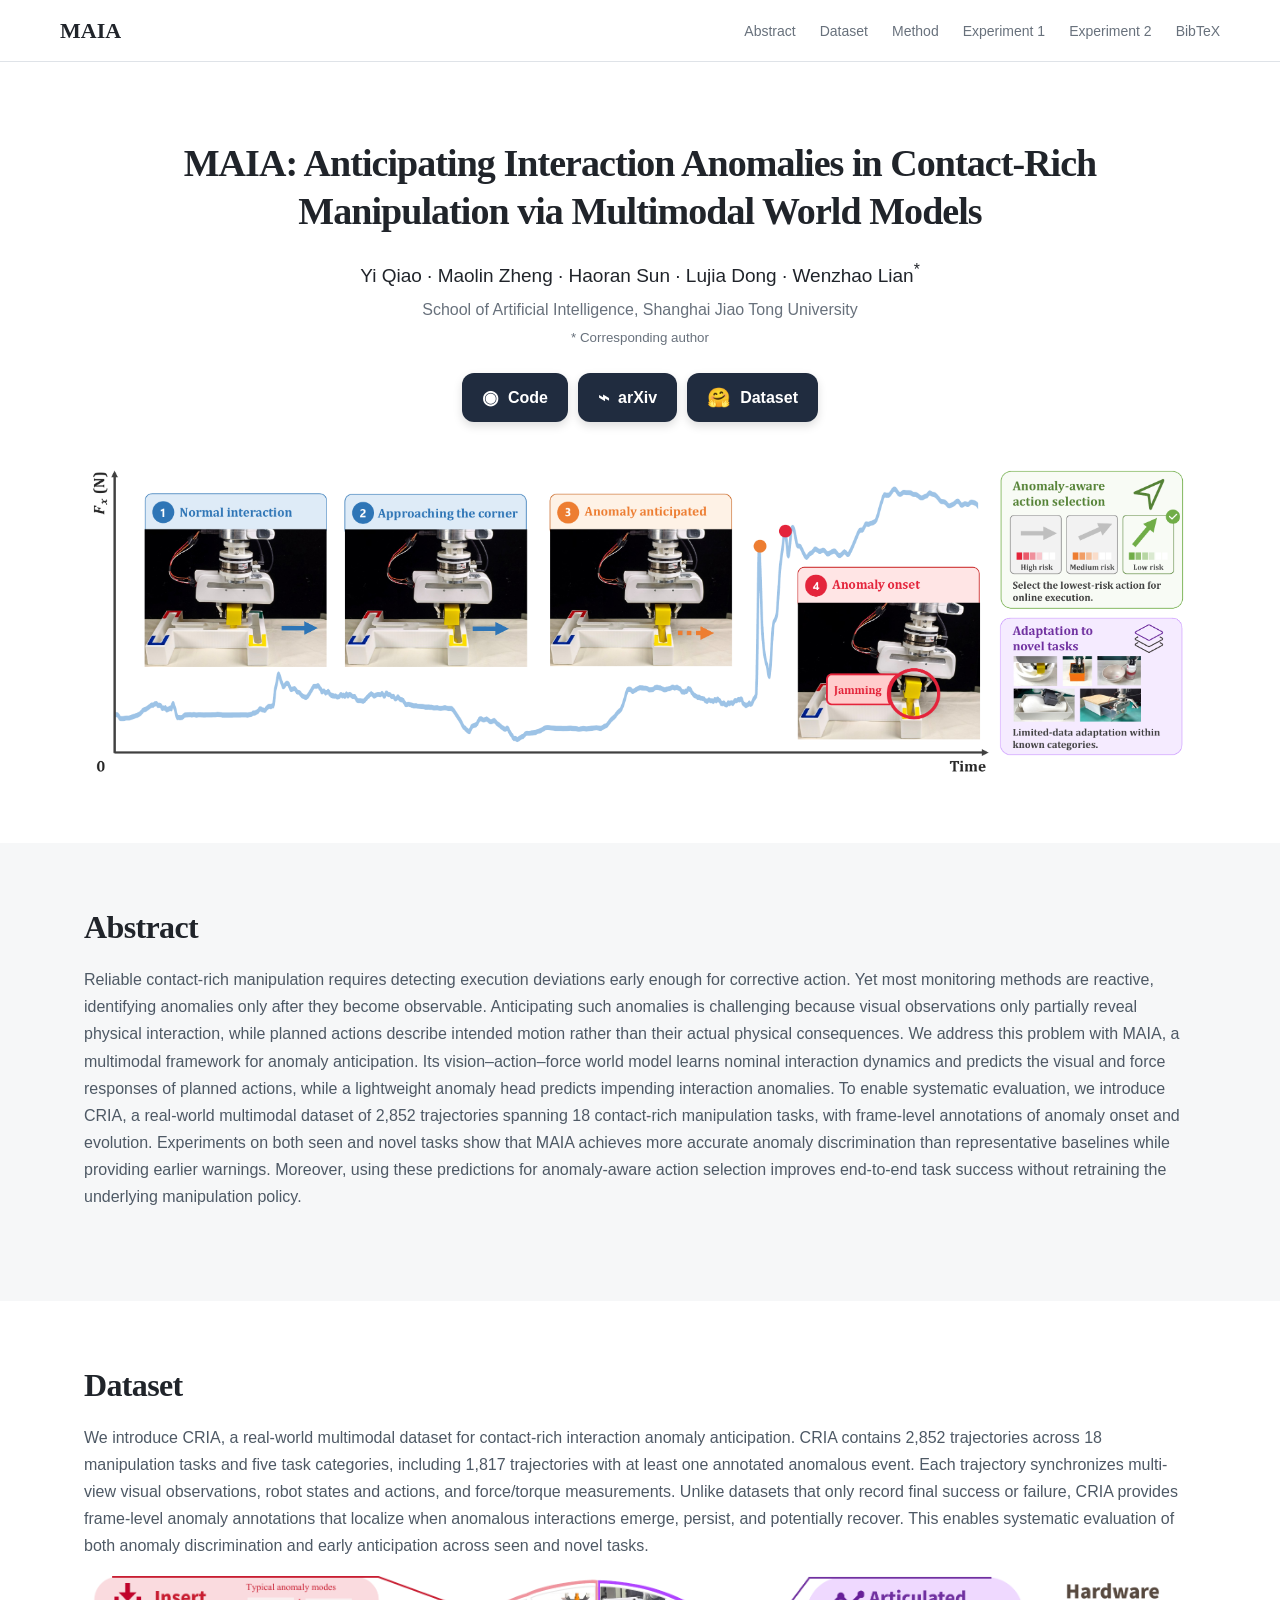
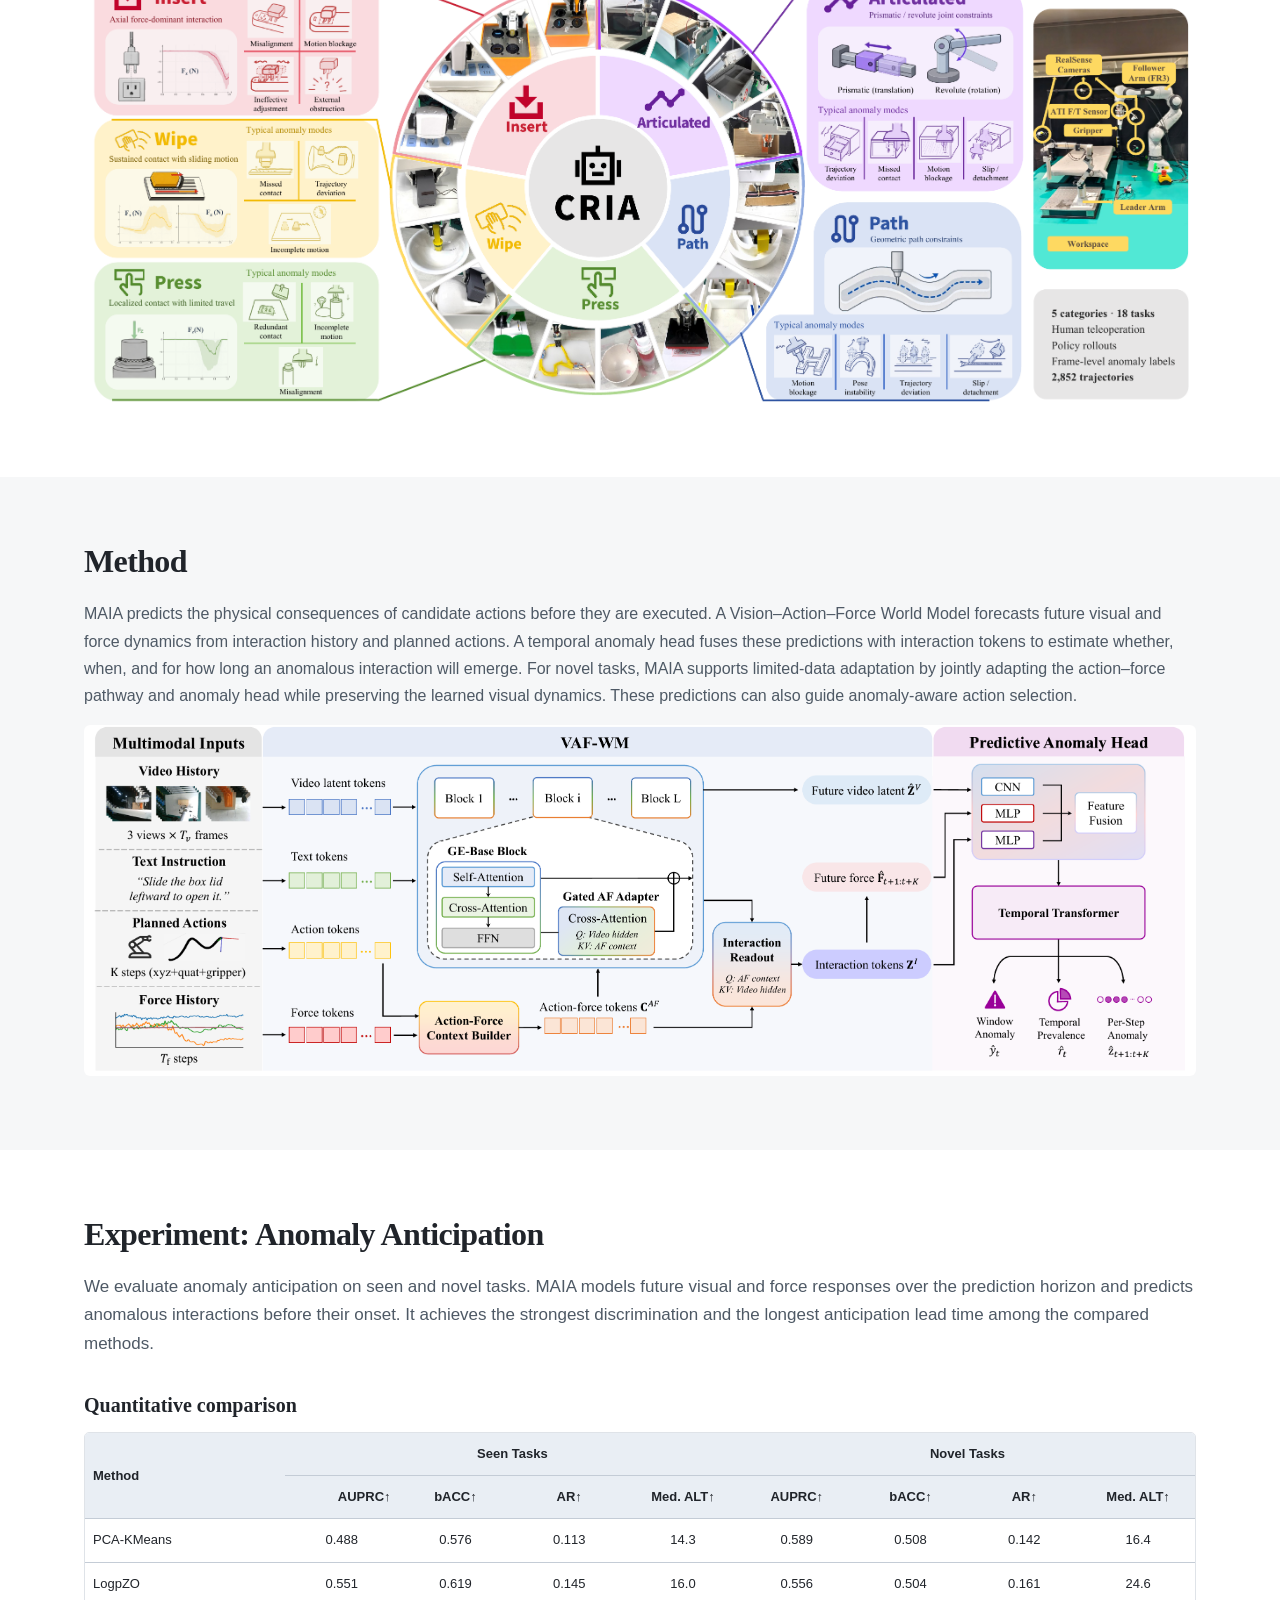
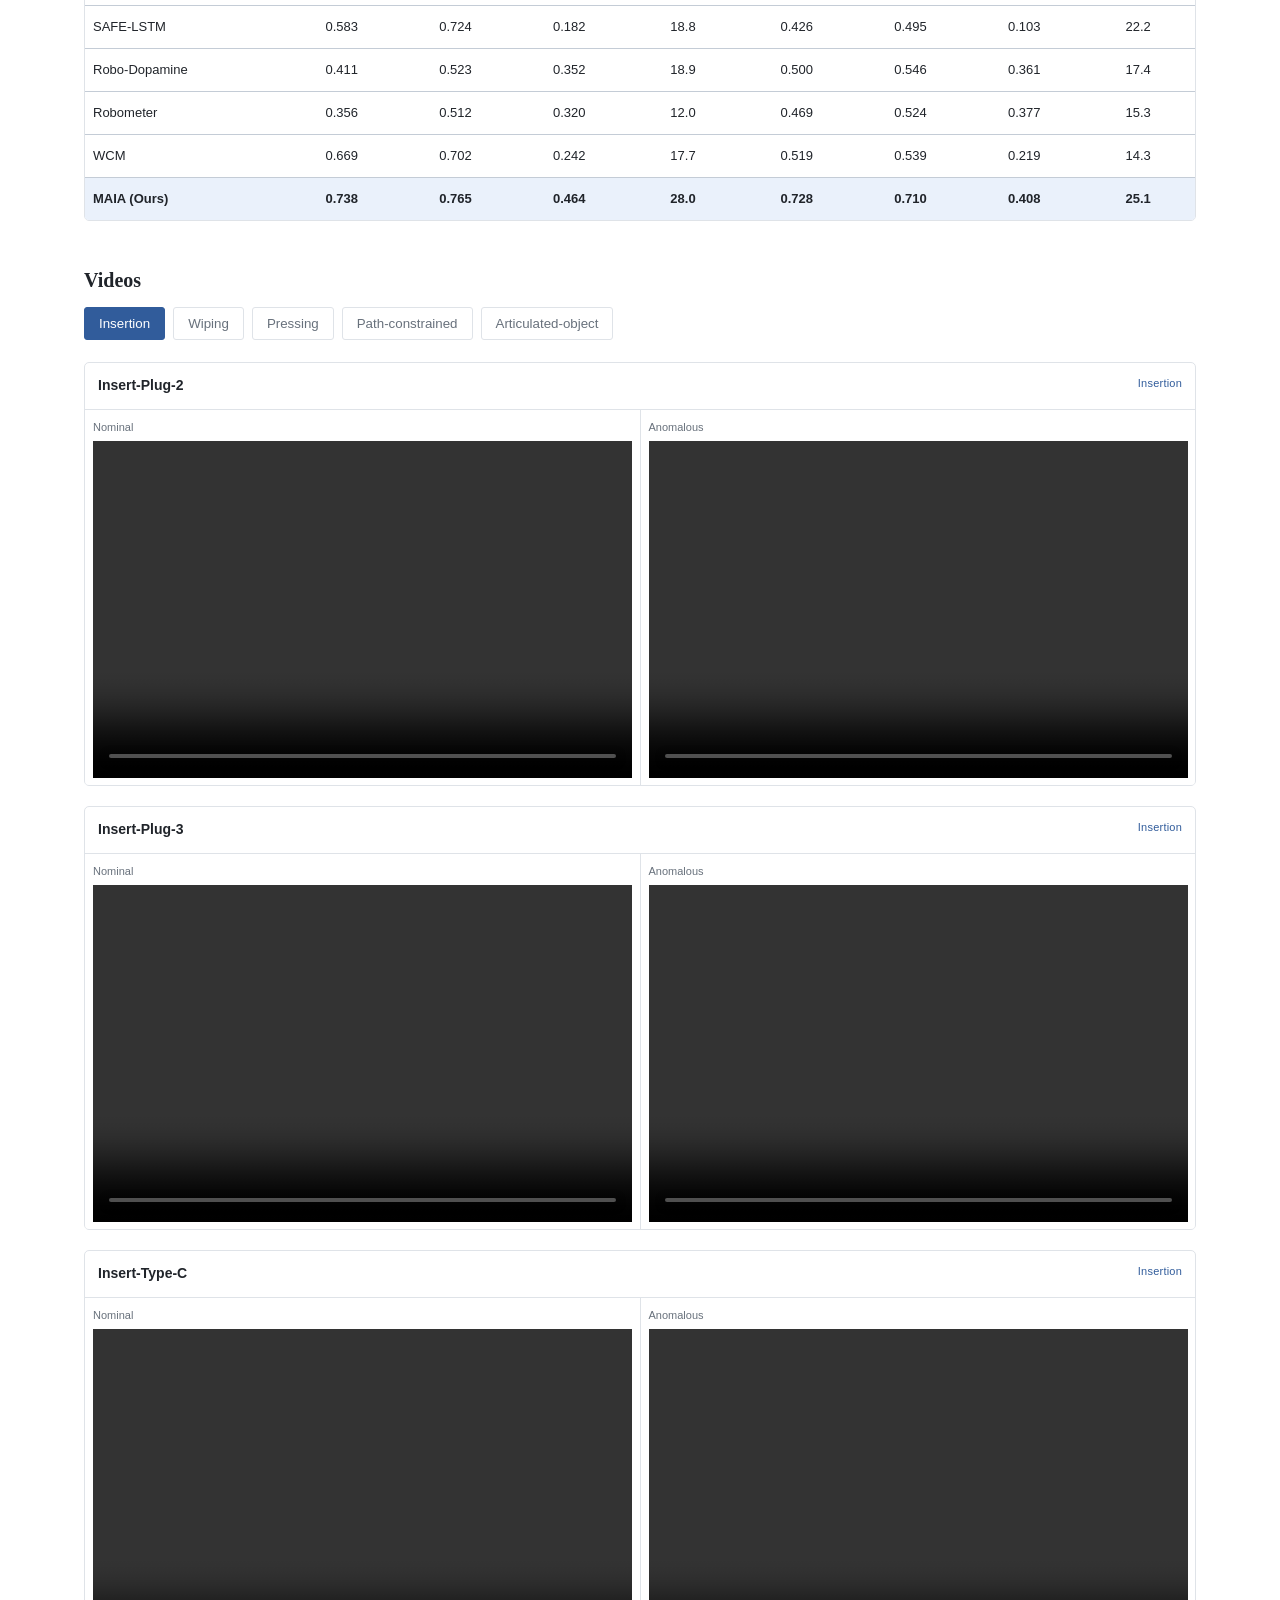
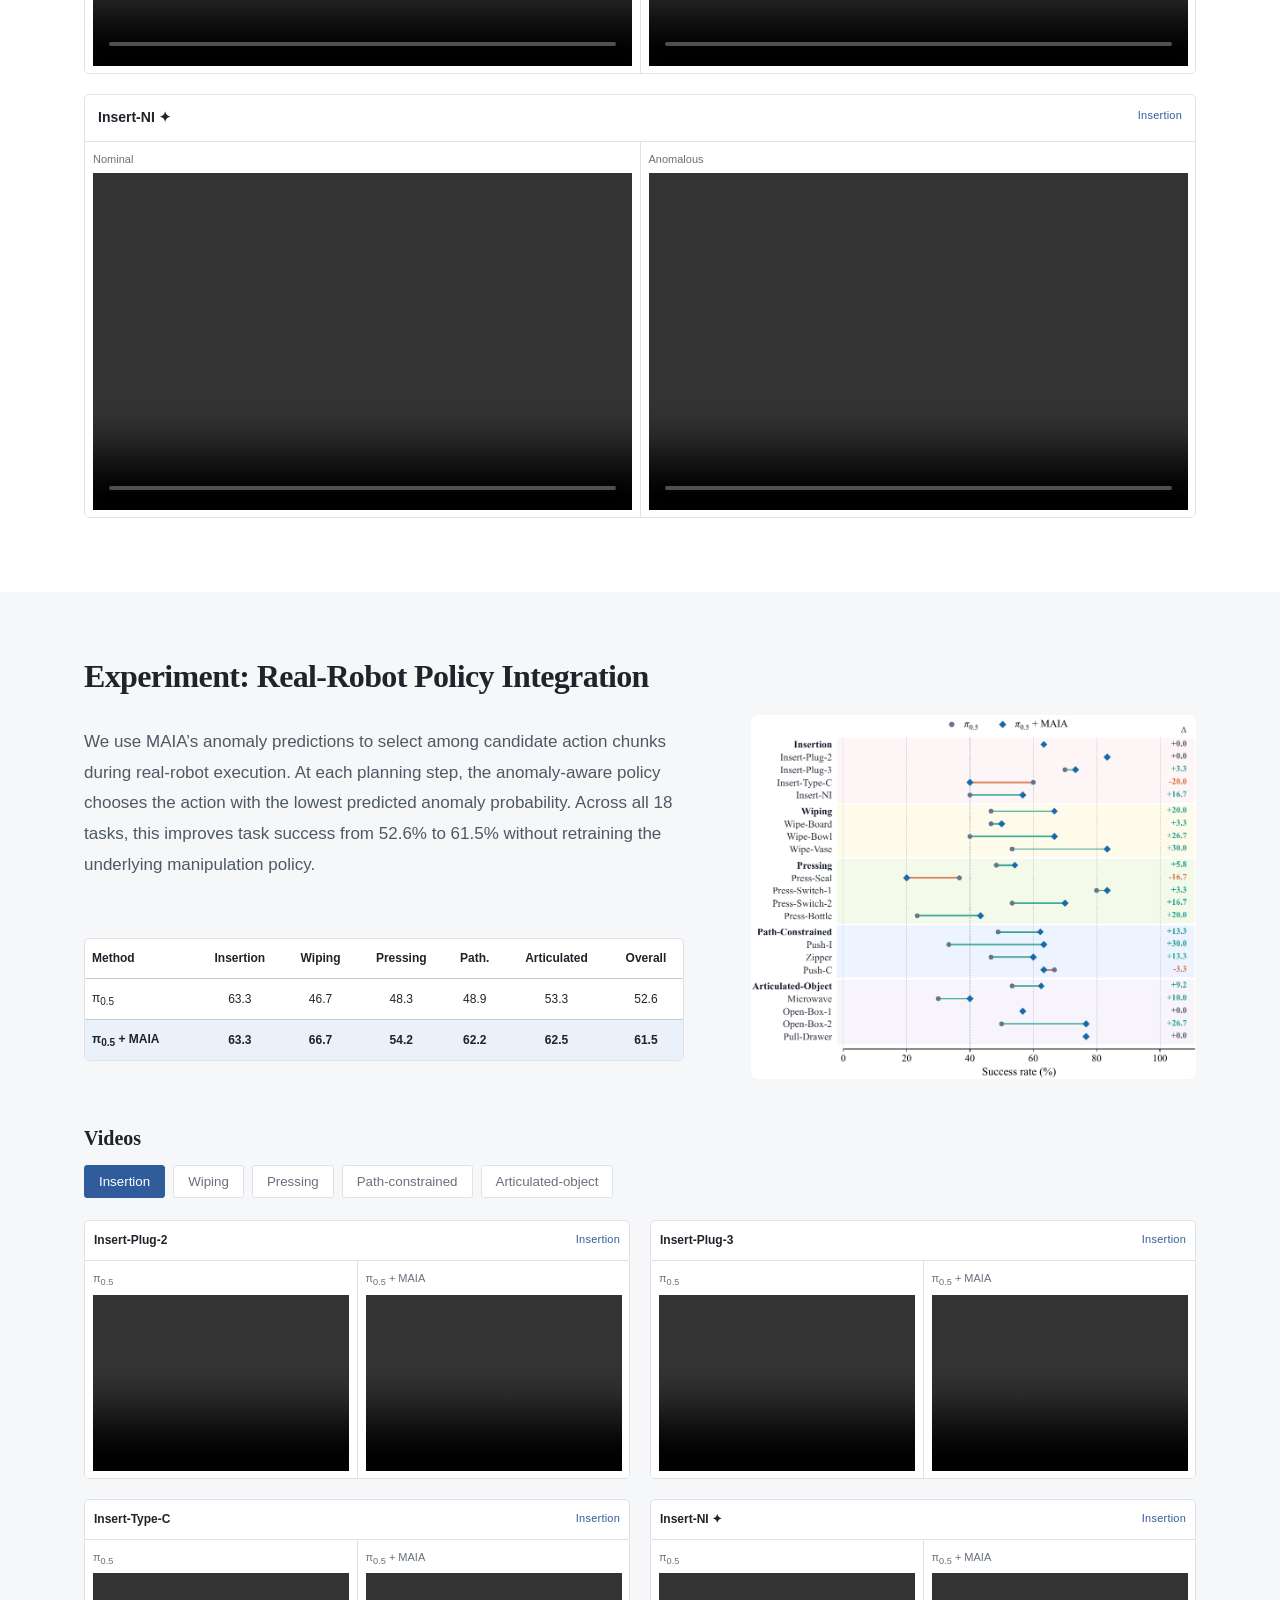
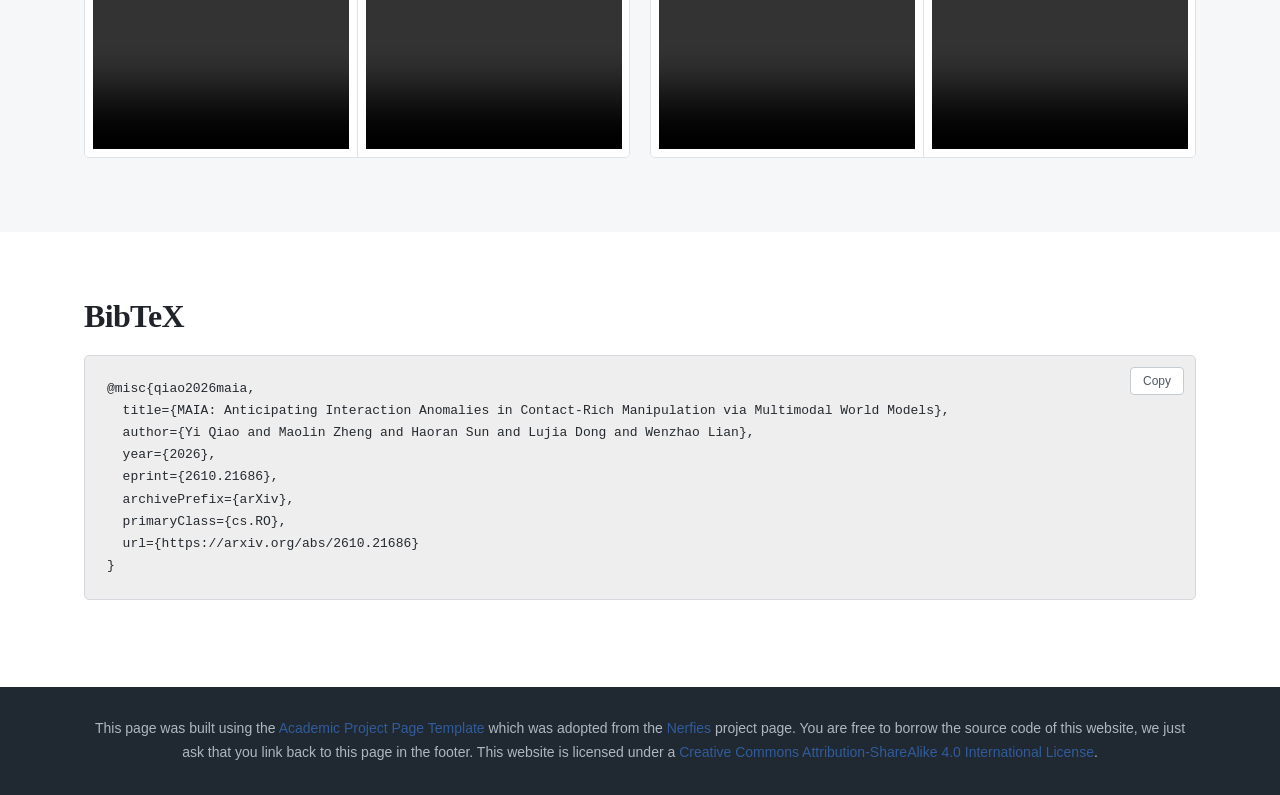
==== commit d43f6fd5: "Update MAIA" ====
--- a/MAIA/index.html
+++ b/MAIA/index.html
@@ -1,14 +1,18 @@
 <!doctype html><html lang="en"><head><meta charset="utf-8"><meta name="viewport" content="width=device-width, initial-scale=1"><title>MAIA</title><link rel="stylesheet" href="static/css/index.css"></head><body>
 <nav><a class="logo" href="#top">MAIA</a><div><a href="#abstract">Abstract</a><a href="#dataset">Dataset</a><a href="#method">Method</a><a href="#exp1">Experiment 1</a><a href="#exp2">Experiment 2</a><a href="#bibtex">BibTeX</a></div></nav><main id="top">
-<header class="hero wrap"><p class="kicker">CONTACT-RICH ROBOT MANIPULATION</p><h1>MAIA: Anticipating Interaction Anomalies in Contact-Rich Manipulation via Multimodal World Models</h1><p class="authors">Yi Qiao · Maolin Zheng · Haoran Sun · Lujia Dong · Wenzhao Lian<sup>*</sup></p><p class="affil">School of Artificial Intelligence, Shanghai Jiao Tong University<br><small>* Corresponding author</small></p><div class="links"><a href="https://github.com/Joringell/MAIA"><span class="icon">◉</span> Code</a><a href="https://arxiv.org/"><span class="icon">⌁</span> arXiv</a><a href="https://huggingface.co/datasets/Joringell/CRIA"><span class="icon">🤗</span> Dataset</a></div></header>
+<header class="hero wrap"><p class="kicker">CONTACT-RICH ROBOT MANIPULATION</p><h1>MAIA: Anticipating Interaction Anomalies in Contact-Rich Manipulation via Multimodal World Models</h1><p class="authors">Yi Qiao · Maolin Zheng · Haoran Sun · Lujia Dong · Wenzhao Lian<sup>*</sup></p><p class="affil">School of Artificial Intelligence, Shanghai Jiao Tong University<br><small>* Corresponding author</small></p><div class="links"><a href="https://github.com/Joringell/MAIA"><span class="icon">◉</span> Code</a><a href="https://arxiv.org/pdf/2610.21686"><span class="icon">⌁</span> arXiv</a><a href="https://huggingface.co/datasets/Joringell/CRIA"><span class="icon">🤗</span> Dataset</a></div></header>
 <section class="wrap"><img class="hero-img" src="static/images/teaser.png" alt="MAIA teaser"></section>
 <section id="abstract" class="band"><div class="narrow"><h2>Abstract</h2><p>Reliable contact-rich manipulation requires detecting execution deviations early enough for corrective action. Yet most monitoring methods are reactive, identifying anomalies only after they become observable. Anticipating such anomalies is challenging because visual observations only partially reveal physical interaction, while planned actions describe intended motion rather than their actual physical consequences. We address this problem with MAIA, a multimodal framework for anomaly anticipation. Its vision–action–force world model learns nominal interaction dynamics and predicts the visual and force responses of planned actions, while a lightweight anomaly head predicts impending interaction anomalies. To enable systematic evaluation, we introduce CRIA, a real-world multimodal dataset of 2,852 trajectories spanning 18 contact-rich manipulation tasks, with frame-level annotations of anomaly onset and evolution. Experiments on both seen and novel tasks show that MAIA achieves more accurate anomaly discrimination than representative baselines while providing earlier warnings. Moreover, using these predictions for anomaly-aware action selection improves end-to-end task success without retraining the underlying manipulation policy.</p></div></section>
 <section id="dataset" class="section"><div class="narrow"><h2>Dataset</h2><p>We introduce CRIA, a real-world multimodal dataset for contact-rich interaction anomaly anticipation. CRIA contains 2,852 trajectories across 18 manipulation tasks and five task categories, including 1,817 trajectories with at least one annotated anomalous event. Each trajectory synchronizes multi-view visual observations, robot states and actions, and force/torque measurements. Unlike datasets that only record final success or failure, CRIA provides frame-level anomaly annotations that localize when anomalous interactions emerge, persist, and potentially recover. This enables systematic evaluation of both anomaly discrimination and early anticipation across seen and novel tasks.</p><img class="figure" src="static/images/dataset.png" alt="CRIA dataset overview"></div></section><section id="method" class="section band"><div class="wrap"><p class="kicker">METHOD</p><h2>Method</h2><p>MAIA predicts the physical consequences of candidate actions before they are executed. A Vision–Action–Force World Model forecasts future visual and force dynamics from interaction history and planned actions. A temporal anomaly head fuses these predictions with interaction tokens to estimate whether, when, and for how long an anomalous interaction will emerge. For novel tasks, MAIA supports limited-data adaptation by jointly adapting the action–force pathway and anomaly head while preserving the learned visual dynamics. These predictions can also guide anomaly-aware action selection.</p><img class="figure" src="static/images/method.png" alt="Method overview"></section>
 <section id="exp1" class="section band exp1-white"><div class="wrap"><p class="kicker">EXPERIMENT 1</p><h2>Experiment: Anomaly Anticipation</h2><p class="intro">We evaluate anomaly anticipation on seen and novel tasks. MAIA models future visual and force responses over the prediction horizon and predicts anomalous interactions before their onset. It achieves the strongest discrimination and the longest anticipation lead time among the compared methods.</p><h3>Quantitative comparison</h3><div class="table-wrap"><table><thead><tr><th rowspan="2">Method</th><th colspan="4">Seen Tasks</th><th colspan="4">Novel Tasks</th></tr><tr><th>AUPRC↑</th><th>bACC↑</th><th>AR↑</th><th>Med. ALT↑</th><th>AUPRC↑</th><th>bACC↑</th><th>AR↑</th><th>Med. ALT↑</th></tr></thead><tbody><tr><td>PCA-KMeans</td><td>0.488</td><td>0.576</td><td>0.113</td><td>14.3</td><td>0.589</td><td>0.508</td><td>0.142</td><td>16.4</td></tr><tr><td>LogpZO</td><td>0.551</td><td>0.619</td><td>0.145</td><td>16.0</td><td>0.556</td><td>0.504</td><td>0.161</td><td>24.6</td></tr><tr><td>SAFE-LSTM</td><td>0.583</td><td>0.724</td><td>0.182</td><td>18.8</td><td>0.426</td><td>0.495</td><td>0.103</td><td>22.2</td></tr><tr><td>Robo-Dopamine</td><td>0.411</td><td>0.523</td><td>0.352</td><td>18.9</td><td>0.500</td><td>0.546</td><td>0.361</td><td>17.4</td></tr><tr><td>Robometer</td><td>0.356</td><td>0.512</td><td>0.320</td><td>12.0</td><td>0.469</td><td>0.524</td><td>0.377</td><td>15.3</td></tr><tr><td>WCM</td><td>0.669</td><td>0.702</td><td>0.242</td><td>17.7</td><td>0.519</td><td>0.539</td><td>0.219</td><td>14.3</td></tr><tr class="ours"><td>MAIA (Ours)</td><td>0.738</td><td>0.765</td><td>0.464</td><td>28.0</td><td>0.728</td><td>0.710</td><td>0.408</td><td>25.1</td></tr></tbody></table></div><h3 class="video-title">Videos</h3><div class="filters" id="filters1"></div><div class="video-grid two" id="grid1"></div></div></section>
 <section id="exp2" class="section exp2-blue"><div class="wrap"><p class="kicker">EXPERIMENT 2</p><h2>Experiment: Real-Robot Policy Integration</h2><p class="intro">We use MAIA’s anomaly predictions to select among candidate action chunks during real-robot execution. At each planning step, the anomaly-aware policy chooses the action with the lowest predicted anomaly probability. Across all 18 tasks, this improves task success from 52.6% to 61.5% without retraining the underlying manipulation policy.</p><img class="figure result-figure" src="static/images/real_robot_success.png" alt="Real-robot task success results"><h3 class="video-title">Videos</h3><div class="filters" id="filters2"></div><div class="video-grid four" id="grid2"></div></section>
-<section id="bibtex" class="band bibtex-white"><div class="narrow"><h2>BibTeX</h2><div class="bib-box"><button class="copy-bib" onclick="copyBibTeX()">Copy</button><pre id="bibtex-code">@article{qiao2026maia,
+<section id="bibtex" class="band bibtex-white"><div class="narrow"><h2>BibTeX</h2><div class="bib-box"><button class="copy-bib" onclick="copyBibTeX()">Copy</button><pre id="bibtex-code">@misc{qiao2026maia,
   title={MAIA: Anticipating Interaction Anomalies in Contact-Rich Manipulation via Multimodal World Models},
-  author={Qiao, Yi and Zheng, Maolin and Sun, Haoran and Dong, Lujia and Lian, Wenzhao},
-  year={2026}
+  author={Yi Qiao and Maolin Zheng and Haoran Sun and Lujia Dong and Wenzhao Lian},
+  year={2026},
+  eprint={2610.21686},
+  archivePrefix={arXiv},
+  primaryClass={cs.RO},
+  url={https://arxiv.org/abs/2610.21686}
 }</pre></div></div></section></main><footer><p>This page was built using the <a href="https://github.com/eliahuhorwitz/Academic-project-page-template">Academic Project Page Template</a> which was adopted from the <a href="https://nerfies.github.io/">Nerfies</a> project page. You are free to borrow the source code of this website, we just ask that you link back to this page in the footer. This website is licensed under a <a href="http://creativecommons.org/licenses/by-sa/4.0/">Creative Commons Attribution-ShareAlike 4.0 International License</a>.</p></footer>
 <script>const groups={Insertion:['insert_plug_2','insert_plug_3','insert_typec','insert_ni'],Wiping:['wipe_board','wipe_bowl','wipe_vase'],Pressing:['press_seal','press_switch1','press_switch2','press_bottle'],'Path-constrained':['pushi','zipper','pushc'],'Articulated-object':['microwave','open_box','open_box2','pull_drawer']};const labels={insert_ni:'Insert-NI ✦',insert_plug_2:'Insert-Plug-2',insert_plug_3:'Insert-Plug-3',insert_typec:'Insert-Type-C',wipe_board:'Wipe-Board',wipe_bowl:'Wipe-Bowl',wipe_vase:'Wipe-Vase ✦',press_bottle:'Press-Bottle ✦',press_seal:'Press-Seal',press_switch1:'Press-Switch-1',press_switch2:'Press-Switch-2',pushc:'Push-C ✦',pushi:'Push-I',zipper:'Zipper',open_box:'Open-Box-1',open_box2:'Open-Box-2',pull_drawer:'Pull-Drawer ✦',microwave:'Microwave'};const file=(e,t,s)=>`static/videos/${e}/${t}_${s}.mp4`;function makeFilters(id,render){const box=document.querySelector(id);Object.keys(groups).forEach(c=>{let b=document.createElement('button');b.textContent=c;b.onclick=()=>{box.querySelectorAll('button').forEach(x=>x.classList.remove('active'));b.classList.add('active');render(c)};box.append(b)})}function render1(cat){let g=document.querySelector('#grid1');g.innerHTML='';groups[cat].forEach(t=>{let a=document.createElement('article');a.className='task';a.innerHTML=`<h4>${labels[t]} <span>${cat}</span></h4><div class="pair"><div><label>Nominal</label><video controls muted preload="metadata" src="${file('exp1',t,'yes')}"></video></div><div><label>Anomalous</label><video controls muted preload="metadata" src="${file('exp1',t,'no')}"></video></div></div>`;g.append(a)})}function render2(cat){let g=document.querySelector("#grid2");g.innerHTML="";groups[cat].forEach(t=>{let a=document.createElement("article");a.className="task";a.innerHTML=`<h4>${labels[t]} <span>${cat}</span></h4><div class="pair"><div><label>π<sub>0.5</sub></label><video controls muted preload="metadata" src="${file("exp2",t,"no")}"></video></div><div><label>π<sub>0.5</sub> + MAIA</label><video controls muted preload="metadata" src="${file("exp2",t,"yes")}"></video></div></div>`;g.append(a)})}makeFilters('#filters1',render1);makeFilters('#filters2',render2);document.querySelector('#filters1 button').click();document.querySelector('#filters2 button').click();</script><script>document.querySelectorAll("video").forEach(v=>{v.muted=true;v.volume=0});</script><script>const e2=document.querySelector("#exp2"),intro=e2&&e2.querySelector(".intro"),fig=e2&&e2.querySelector(".result-figure");if(e2&&intro&&fig){const layout=document.createElement("div");layout.className="robot-layout";const copy=document.createElement("div");copy.className="robot-copy";const table=document.createElement("table");table.className="robot-table";table.innerHTML=`<thead><tr><th>Method</th><th>Insertion</th><th>Wiping</th><th>Pressing</th><th>Path.</th><th>Articulated</th><th>Overall</th></tr></thead><tbody><tr><td>π<sub>0.5</sub></td><td>63.3</td><td>46.7</td><td>48.3</td><td>48.9</td><td>53.3</td><td>52.6</td></tr><tr class="ours"><td>π<sub>0.5</sub> + MAIA</td><td>63.3</td><td>66.7</td><td>54.2</td><td>62.2</td><td>62.5</td><td>61.5</td></tr></tbody>`;intro.parentNode.insertBefore(layout,intro);copy.append(intro,table);layout.append(copy,fig);}</script><script>function copyBibTeX(){const b=document.querySelector("#bibtex-code"),c=document.querySelector(".copy-bib");navigator.clipboard.writeText(b.innerText).then(()=>{c.textContent="Copied";setTimeout(()=>c.textContent="Copy",1400)})}</script></body></html>
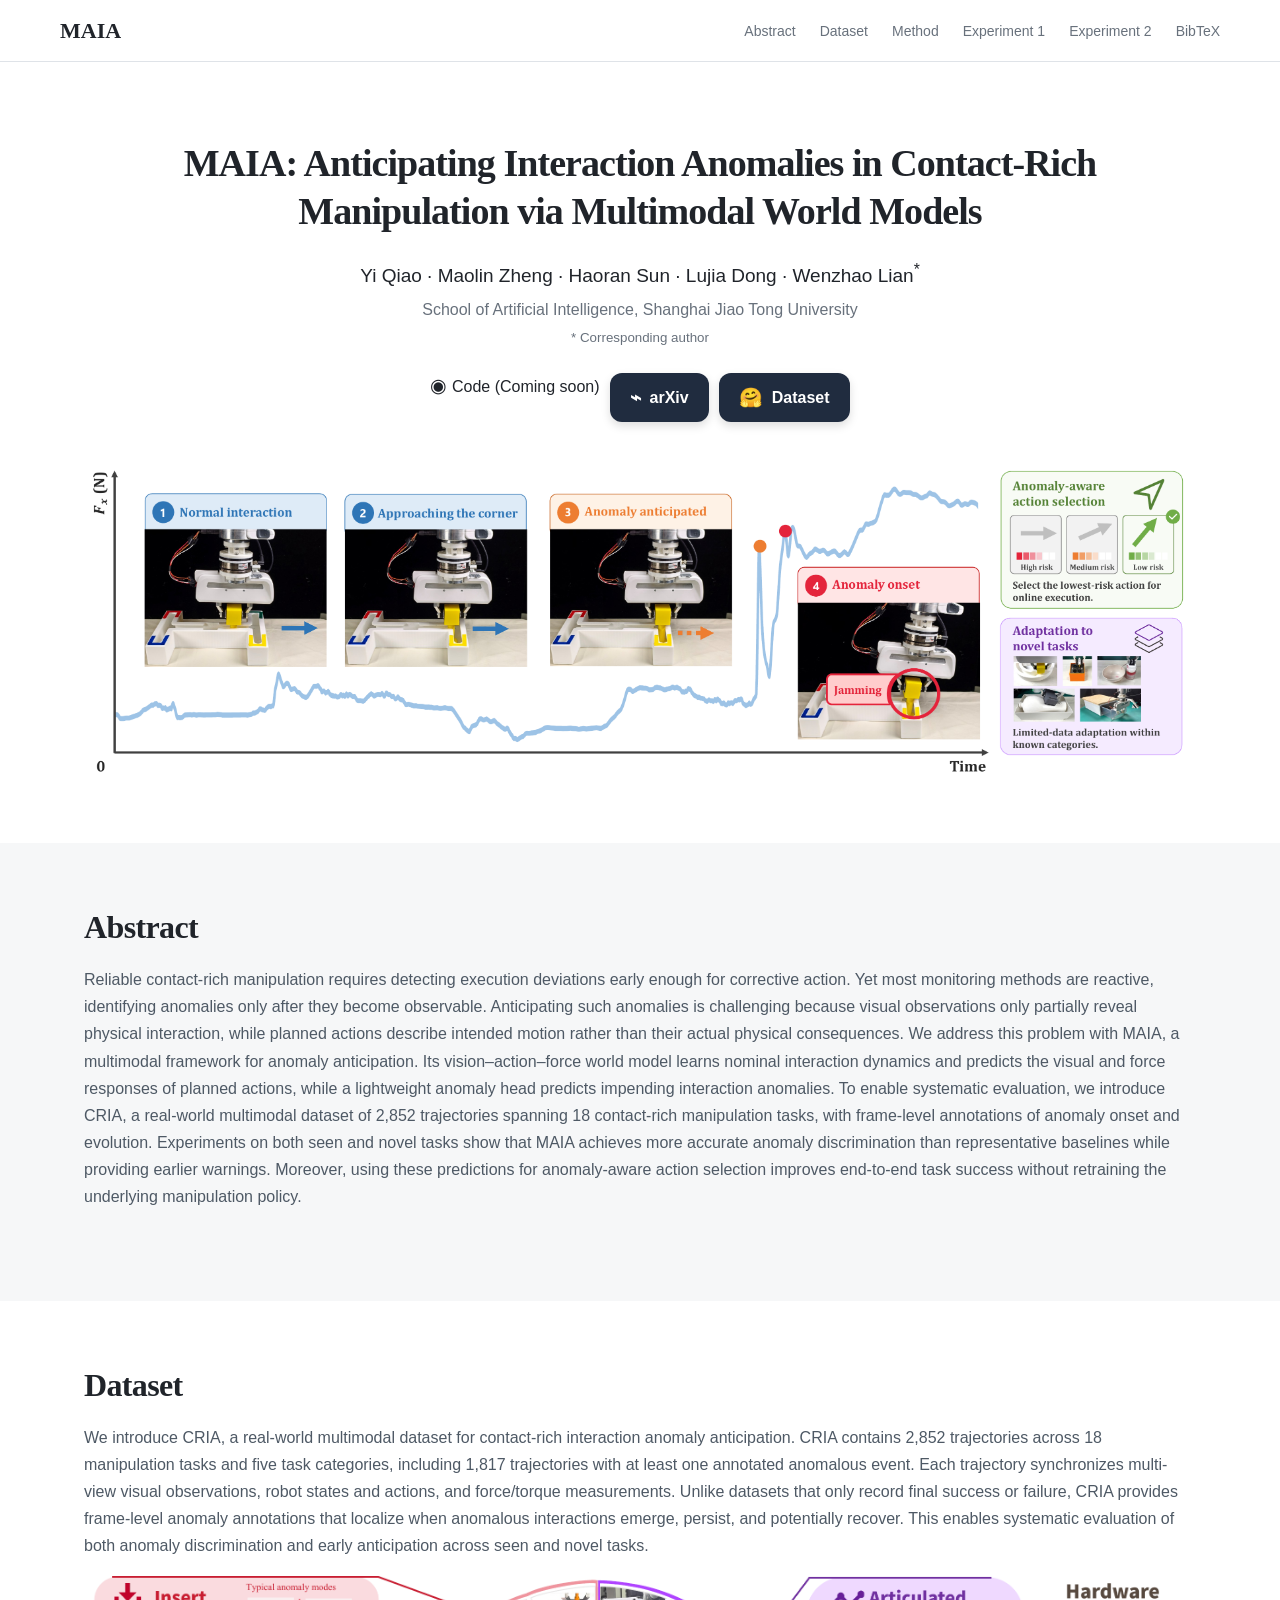
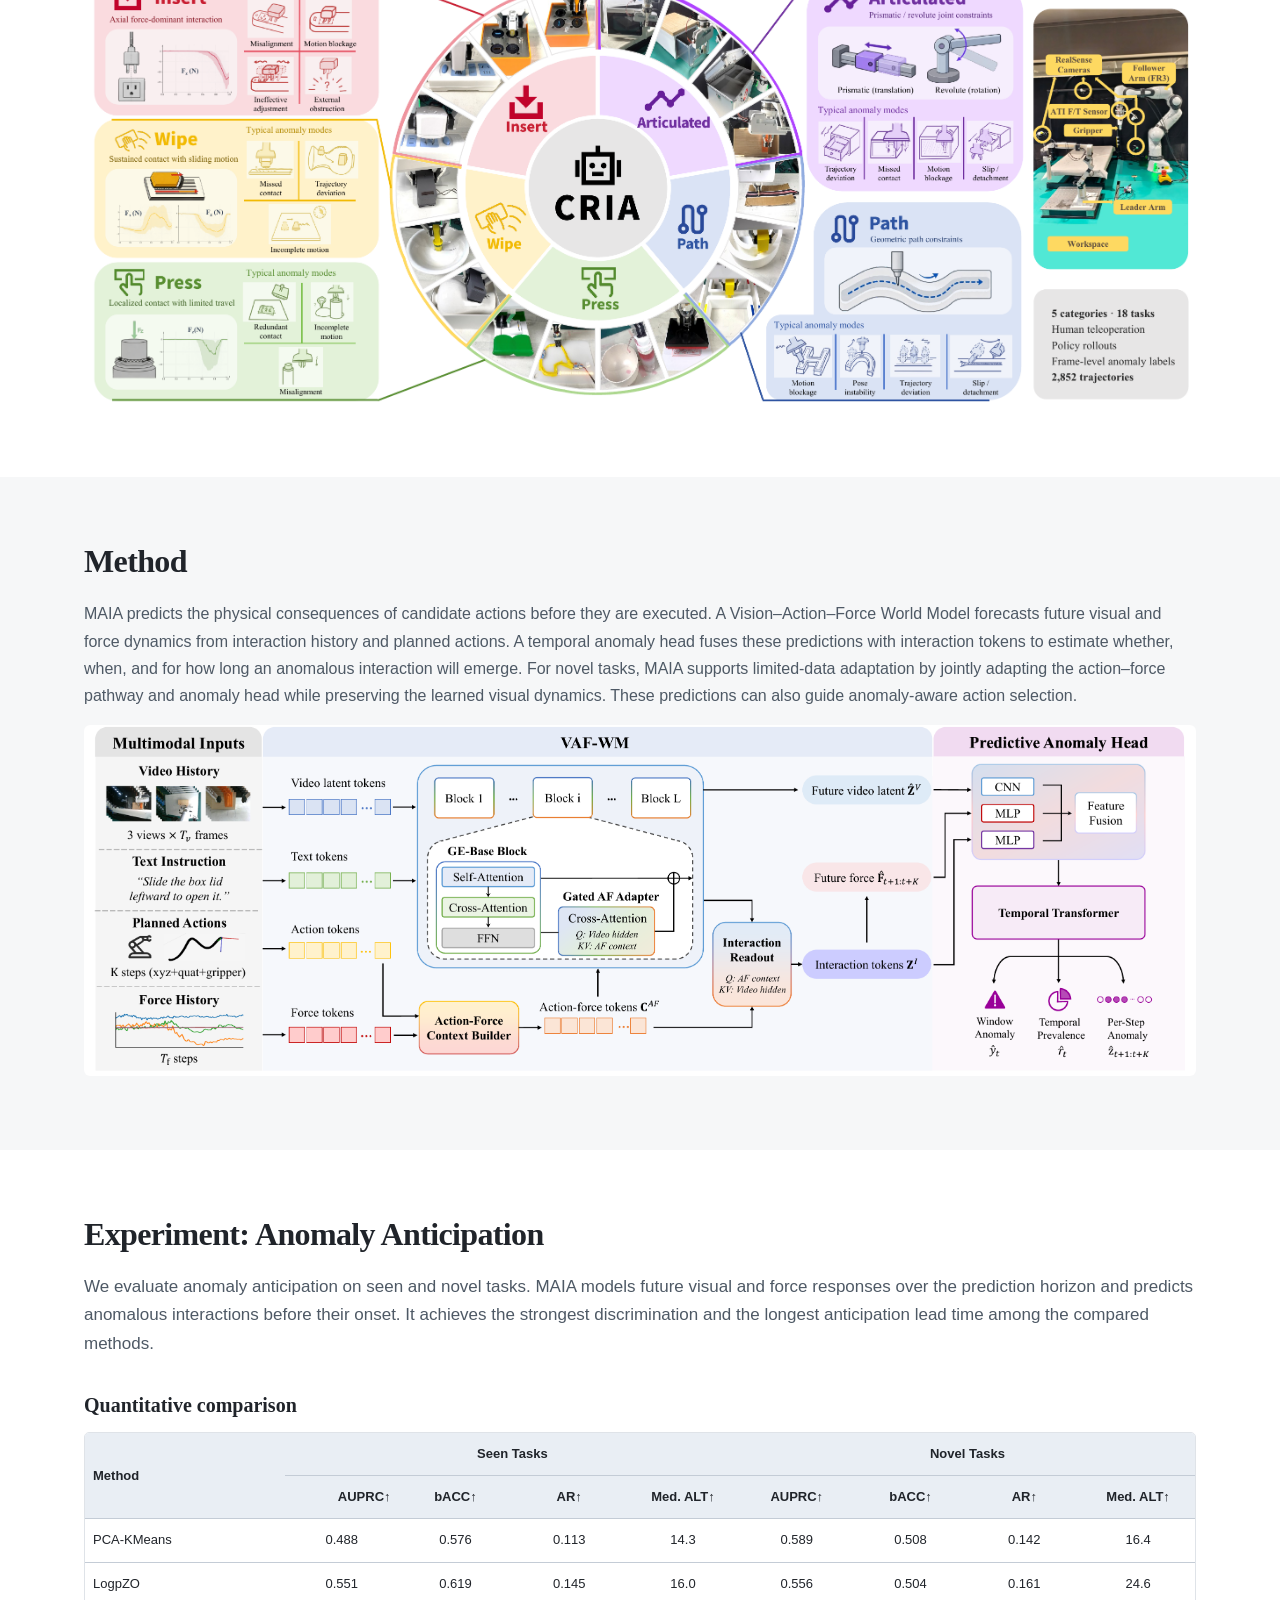
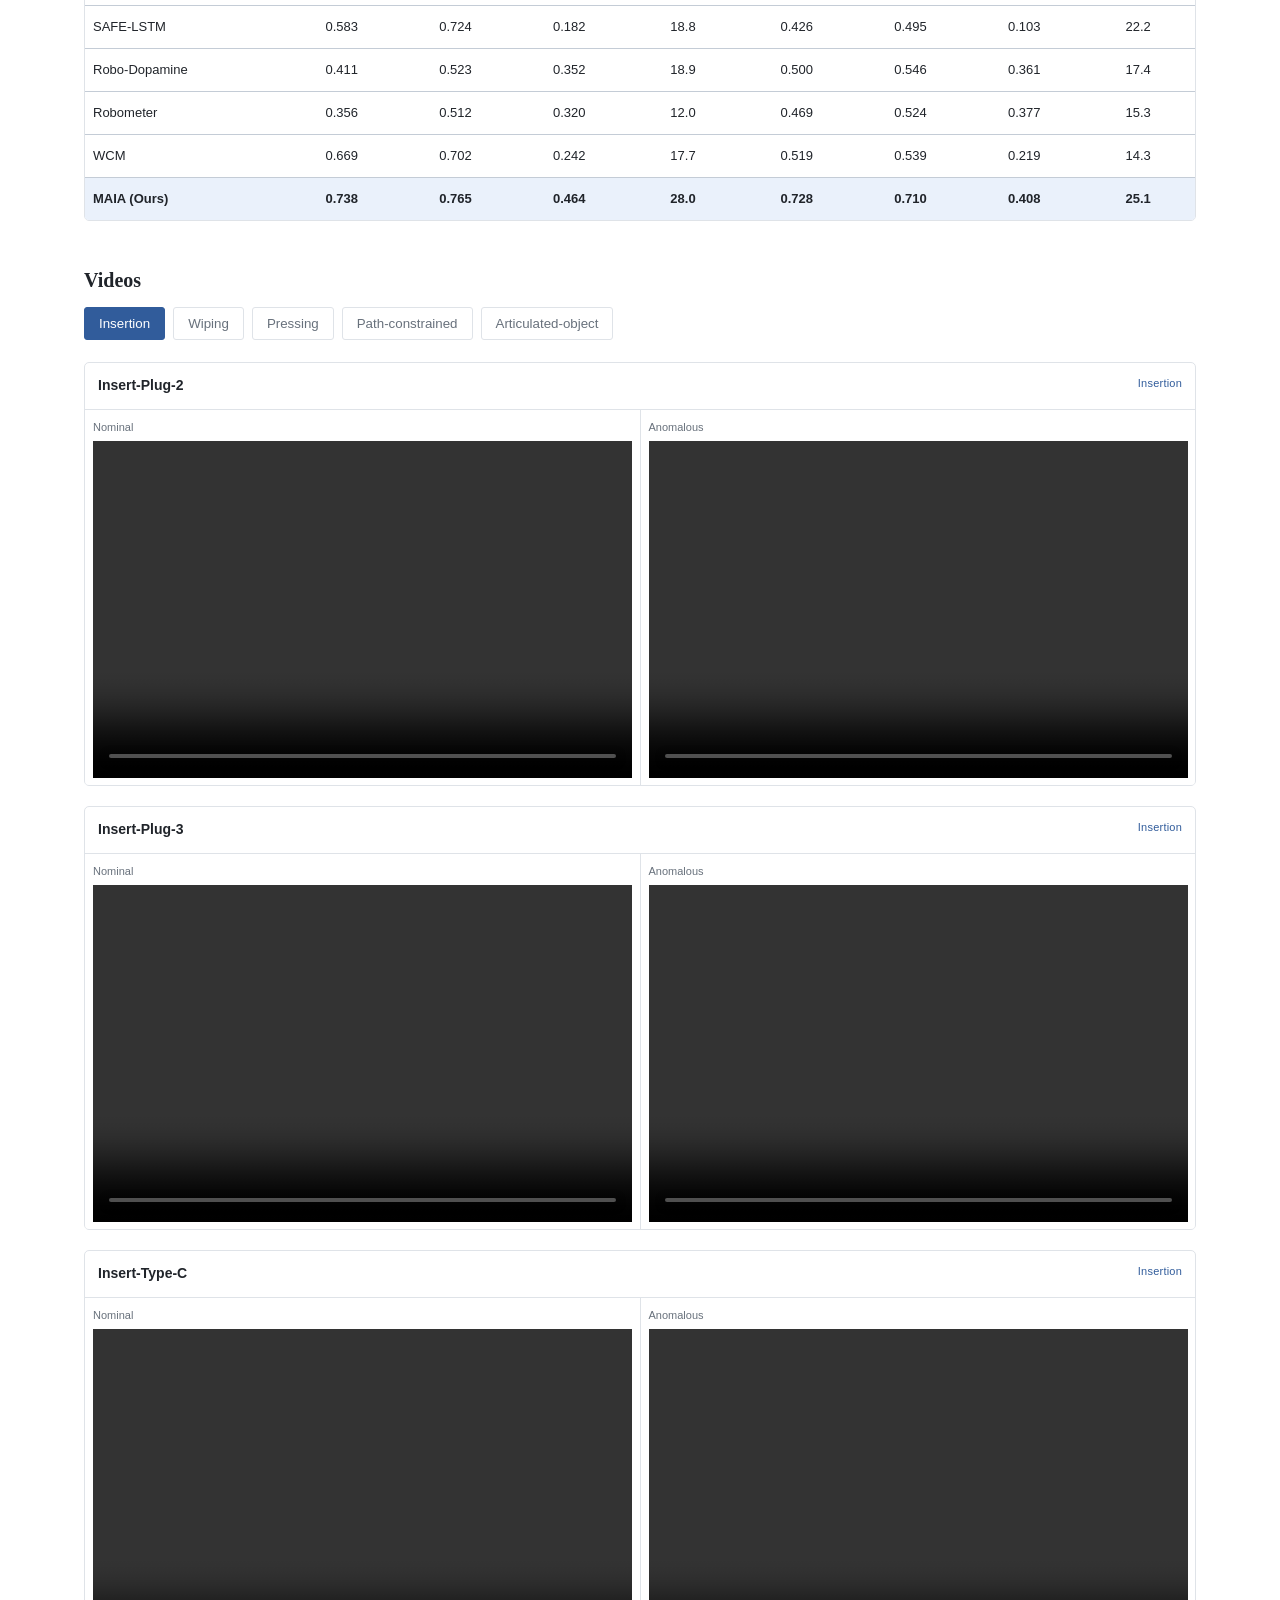
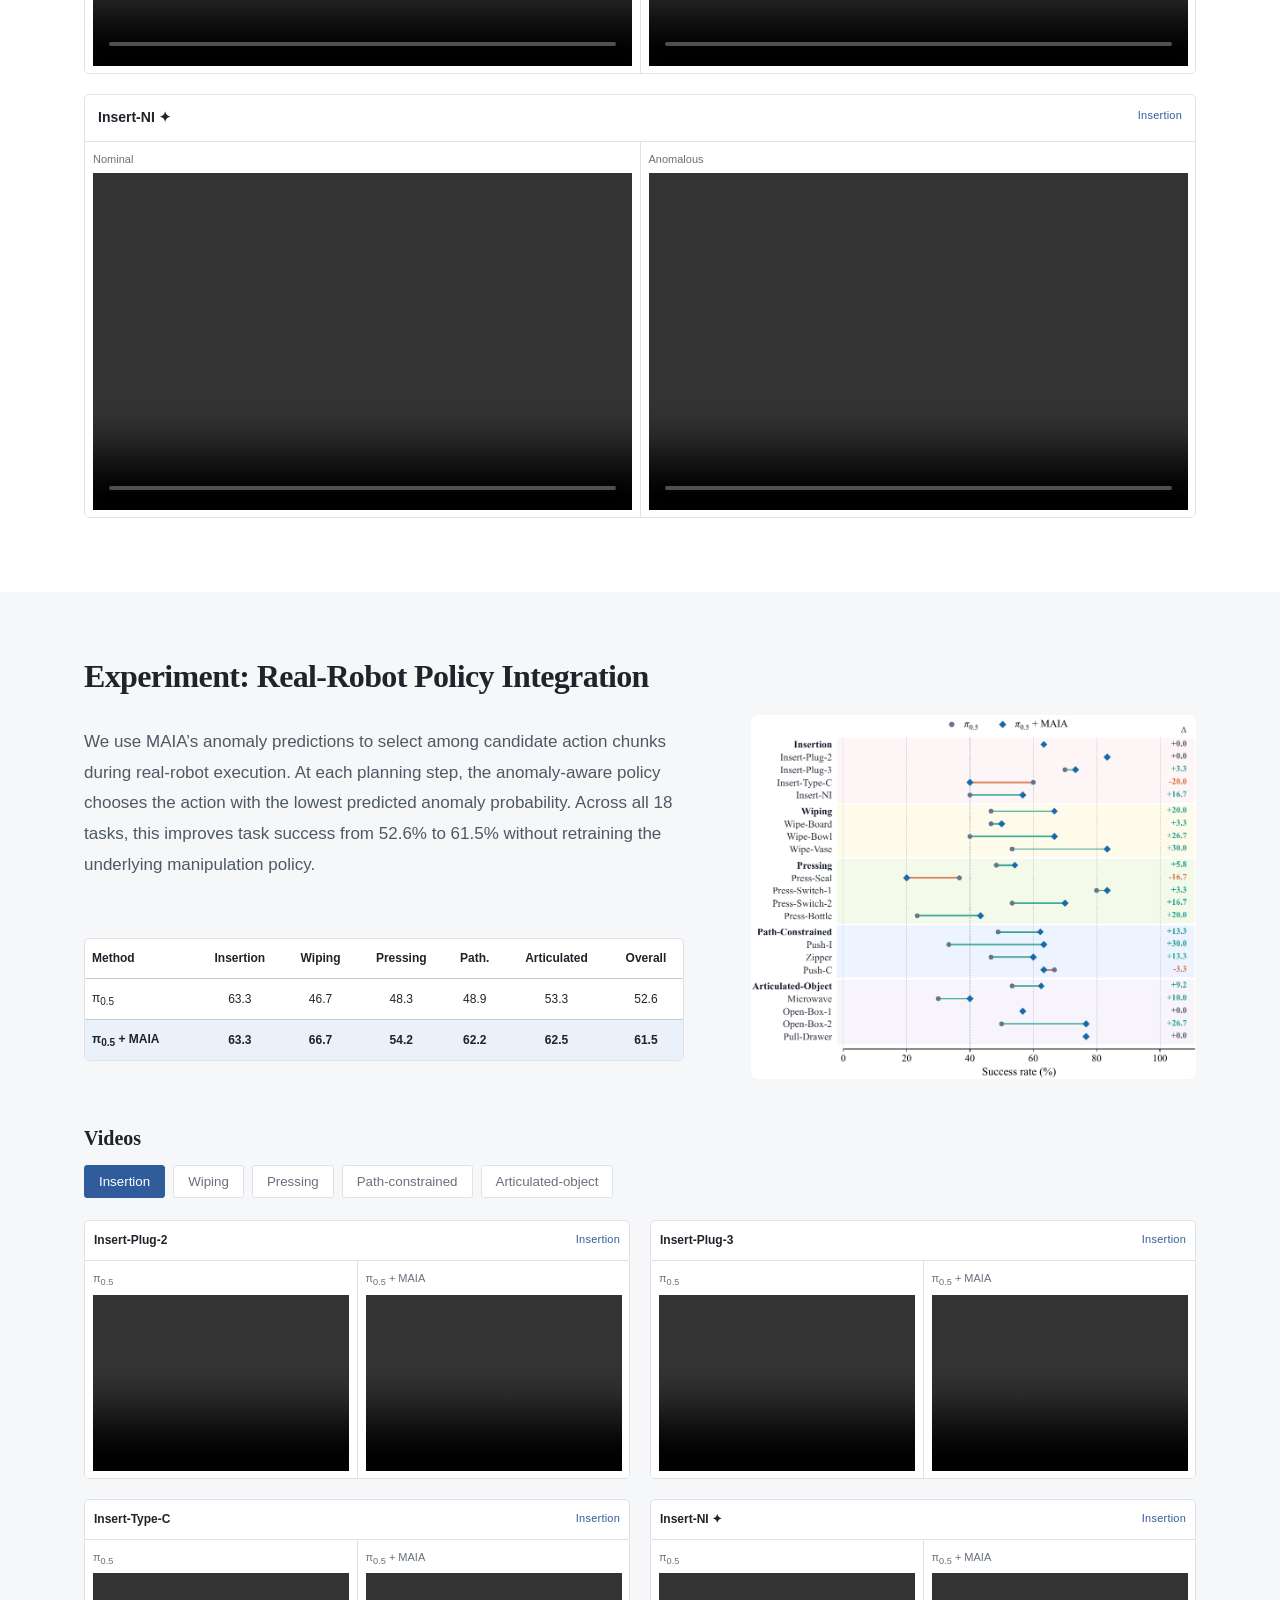
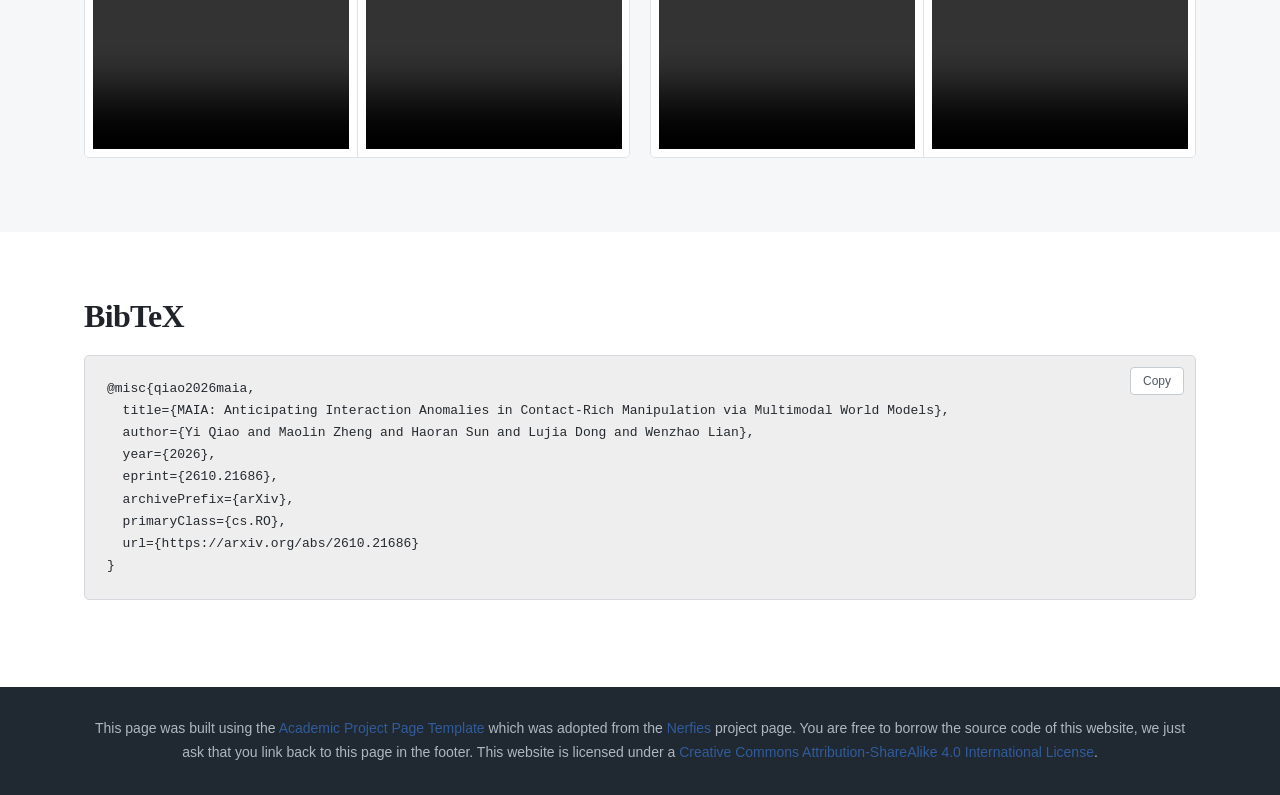
==== commit e2a89b6d: "Update MAIA" ====
--- a/MAIA/index.html
+++ b/MAIA/index.html
@@ -1,6 +1,6 @@
 <!doctype html><html lang="en"><head><meta charset="utf-8"><meta name="viewport" content="width=device-width, initial-scale=1"><title>MAIA</title><link rel="stylesheet" href="static/css/index.css"></head><body>
 <nav><a class="logo" href="#top">MAIA</a><div><a href="#abstract">Abstract</a><a href="#dataset">Dataset</a><a href="#method">Method</a><a href="#exp1">Experiment 1</a><a href="#exp2">Experiment 2</a><a href="#bibtex">BibTeX</a></div></nav><main id="top">
-<header class="hero wrap"><p class="kicker">CONTACT-RICH ROBOT MANIPULATION</p><h1>MAIA: Anticipating Interaction Anomalies in Contact-Rich Manipulation via Multimodal World Models</h1><p class="authors">Yi Qiao · Maolin Zheng · Haoran Sun · Lujia Dong · Wenzhao Lian<sup>*</sup></p><p class="affil">School of Artificial Intelligence, Shanghai Jiao Tong University<br><small>* Corresponding author</small></p><div class="links"><a href="https://github.com/Joringell/MAIA"><span class="icon">◉</span> Code</a><a href="https://arxiv.org/pdf/2610.21686"><span class="icon">⌁</span> arXiv</a><a href="https://huggingface.co/datasets/Joringell/CRIA"><span class="icon">🤗</span> Dataset</a></div></header>
+<header class="hero wrap"><p class="kicker">CONTACT-RICH ROBOT MANIPULATION</p><h1>MAIA: Anticipating Interaction Anomalies in Contact-Rich Manipulation via Multimodal World Models</h1><p class="authors">Yi Qiao · Maolin Zheng · Haoran Sun · Lujia Dong · Wenzhao Lian<sup>*</sup></p><p class="affil">School of Artificial Intelligence, Shanghai Jiao Tong University<br><small>* Corresponding author</small></p><div class="links"><span class="code-link"><span class="icon">◉</span> Code (Coming soon)</span><a href="https://arxiv.org/pdf/2610.21686"><span class="icon">⌁</span> arXiv</a><a href="https://huggingface.co/datasets/Joringell/CRIA"><span class="icon">🤗</span> Dataset</a></div></header>
 <section class="wrap"><img class="hero-img" src="static/images/teaser.png" alt="MAIA teaser"></section>
 <section id="abstract" class="band"><div class="narrow"><h2>Abstract</h2><p>Reliable contact-rich manipulation requires detecting execution deviations early enough for corrective action. Yet most monitoring methods are reactive, identifying anomalies only after they become observable. Anticipating such anomalies is challenging because visual observations only partially reveal physical interaction, while planned actions describe intended motion rather than their actual physical consequences. We address this problem with MAIA, a multimodal framework for anomaly anticipation. Its vision–action–force world model learns nominal interaction dynamics and predicts the visual and force responses of planned actions, while a lightweight anomaly head predicts impending interaction anomalies. To enable systematic evaluation, we introduce CRIA, a real-world multimodal dataset of 2,852 trajectories spanning 18 contact-rich manipulation tasks, with frame-level annotations of anomaly onset and evolution. Experiments on both seen and novel tasks show that MAIA achieves more accurate anomaly discrimination than representative baselines while providing earlier warnings. Moreover, using these predictions for anomaly-aware action selection improves end-to-end task success without retraining the underlying manipulation policy.</p></div></section>
 <section id="dataset" class="section"><div class="narrow"><h2>Dataset</h2><p>We introduce CRIA, a real-world multimodal dataset for contact-rich interaction anomaly anticipation. CRIA contains 2,852 trajectories across 18 manipulation tasks and five task categories, including 1,817 trajectories with at least one annotated anomalous event. Each trajectory synchronizes multi-view visual observations, robot states and actions, and force/torque measurements. Unlike datasets that only record final success or failure, CRIA provides frame-level anomaly annotations that localize when anomalous interactions emerge, persist, and potentially recover. This enables systematic evaluation of both anomaly discrimination and early anticipation across seen and novel tasks.</p><img class="figure" src="static/images/dataset.png" alt="CRIA dataset overview"></div></section><section id="method" class="section band"><div class="wrap"><p class="kicker">METHOD</p><h2>Method</h2><p>MAIA predicts the physical consequences of candidate actions before they are executed. A Vision–Action–Force World Model forecasts future visual and force dynamics from interaction history and planned actions. A temporal anomaly head fuses these predictions with interaction tokens to estimate whether, when, and for how long an anomalous interaction will emerge. For novel tasks, MAIA supports limited-data adaptation by jointly adapting the action–force pathway and anomaly head while preserving the learned visual dynamics. These predictions can also guide anomaly-aware action selection.</p><img class="figure" src="static/images/method.png" alt="Method overview"></section>
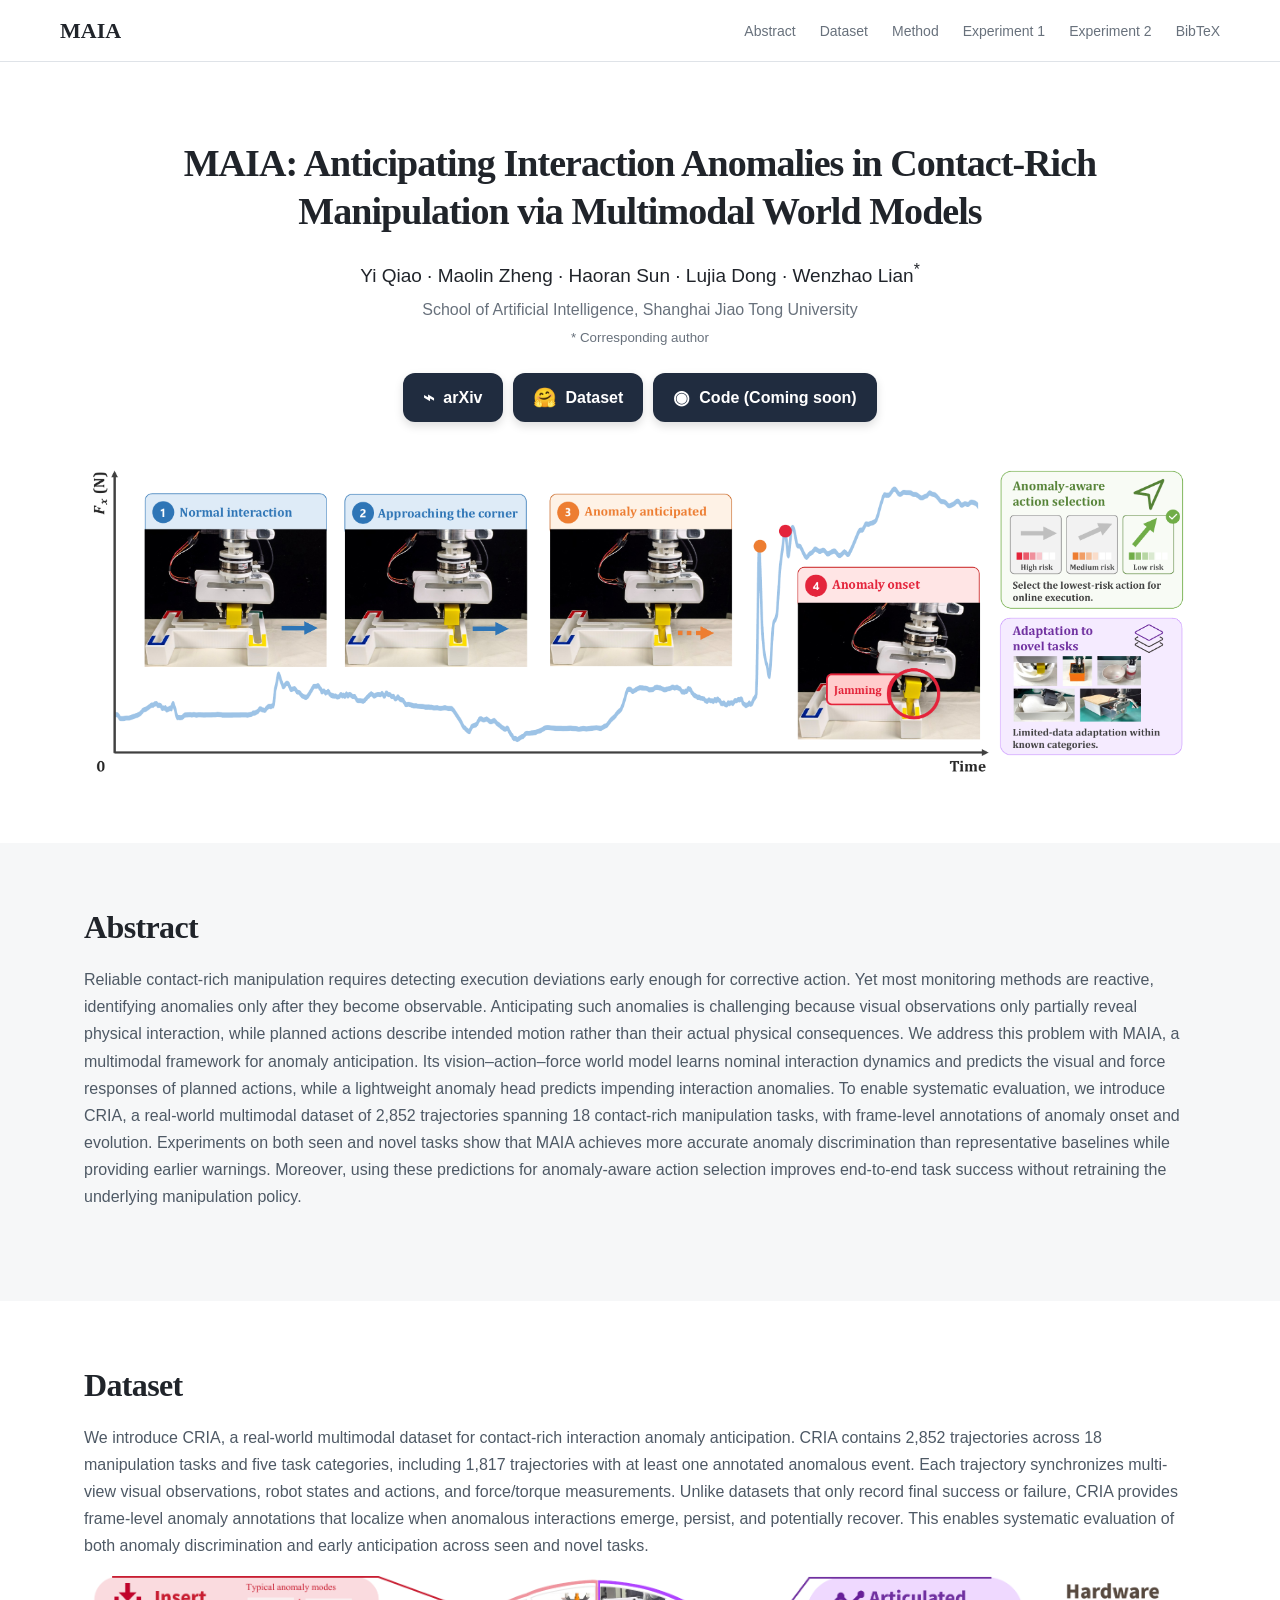
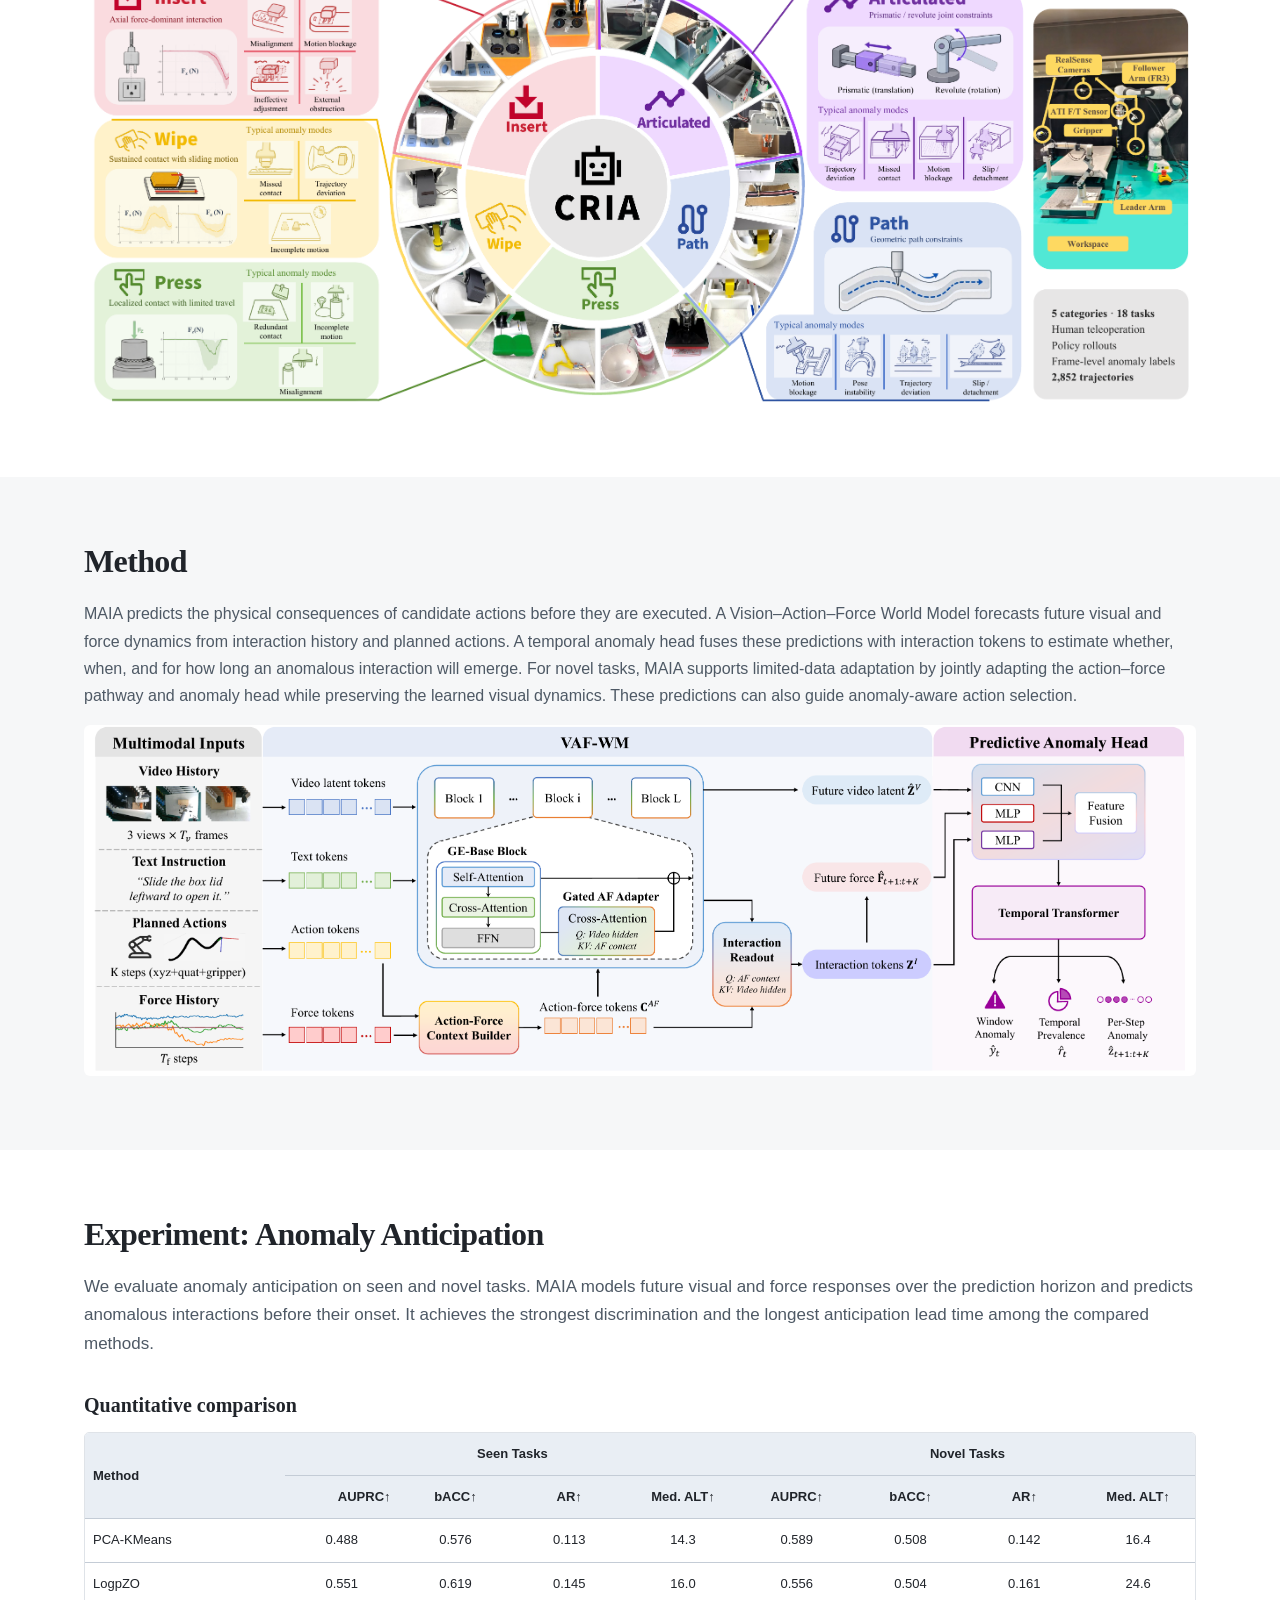
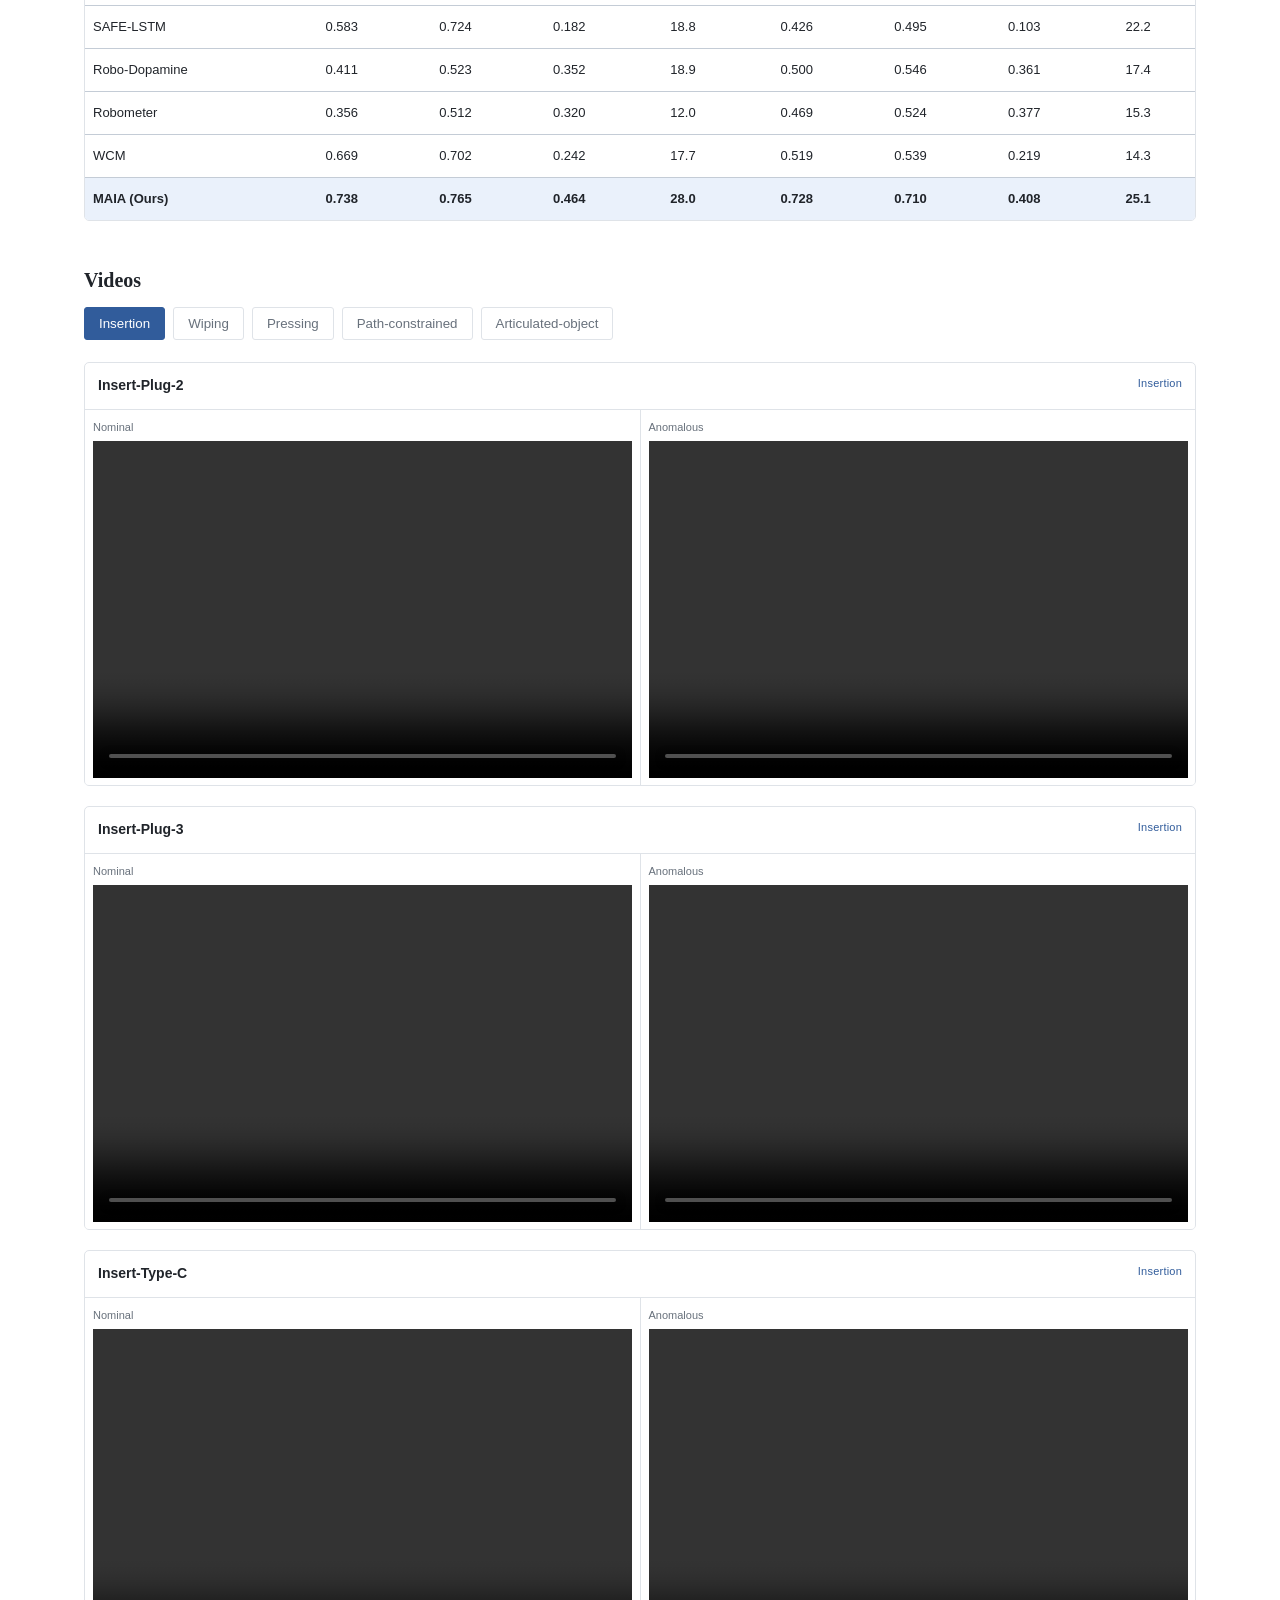
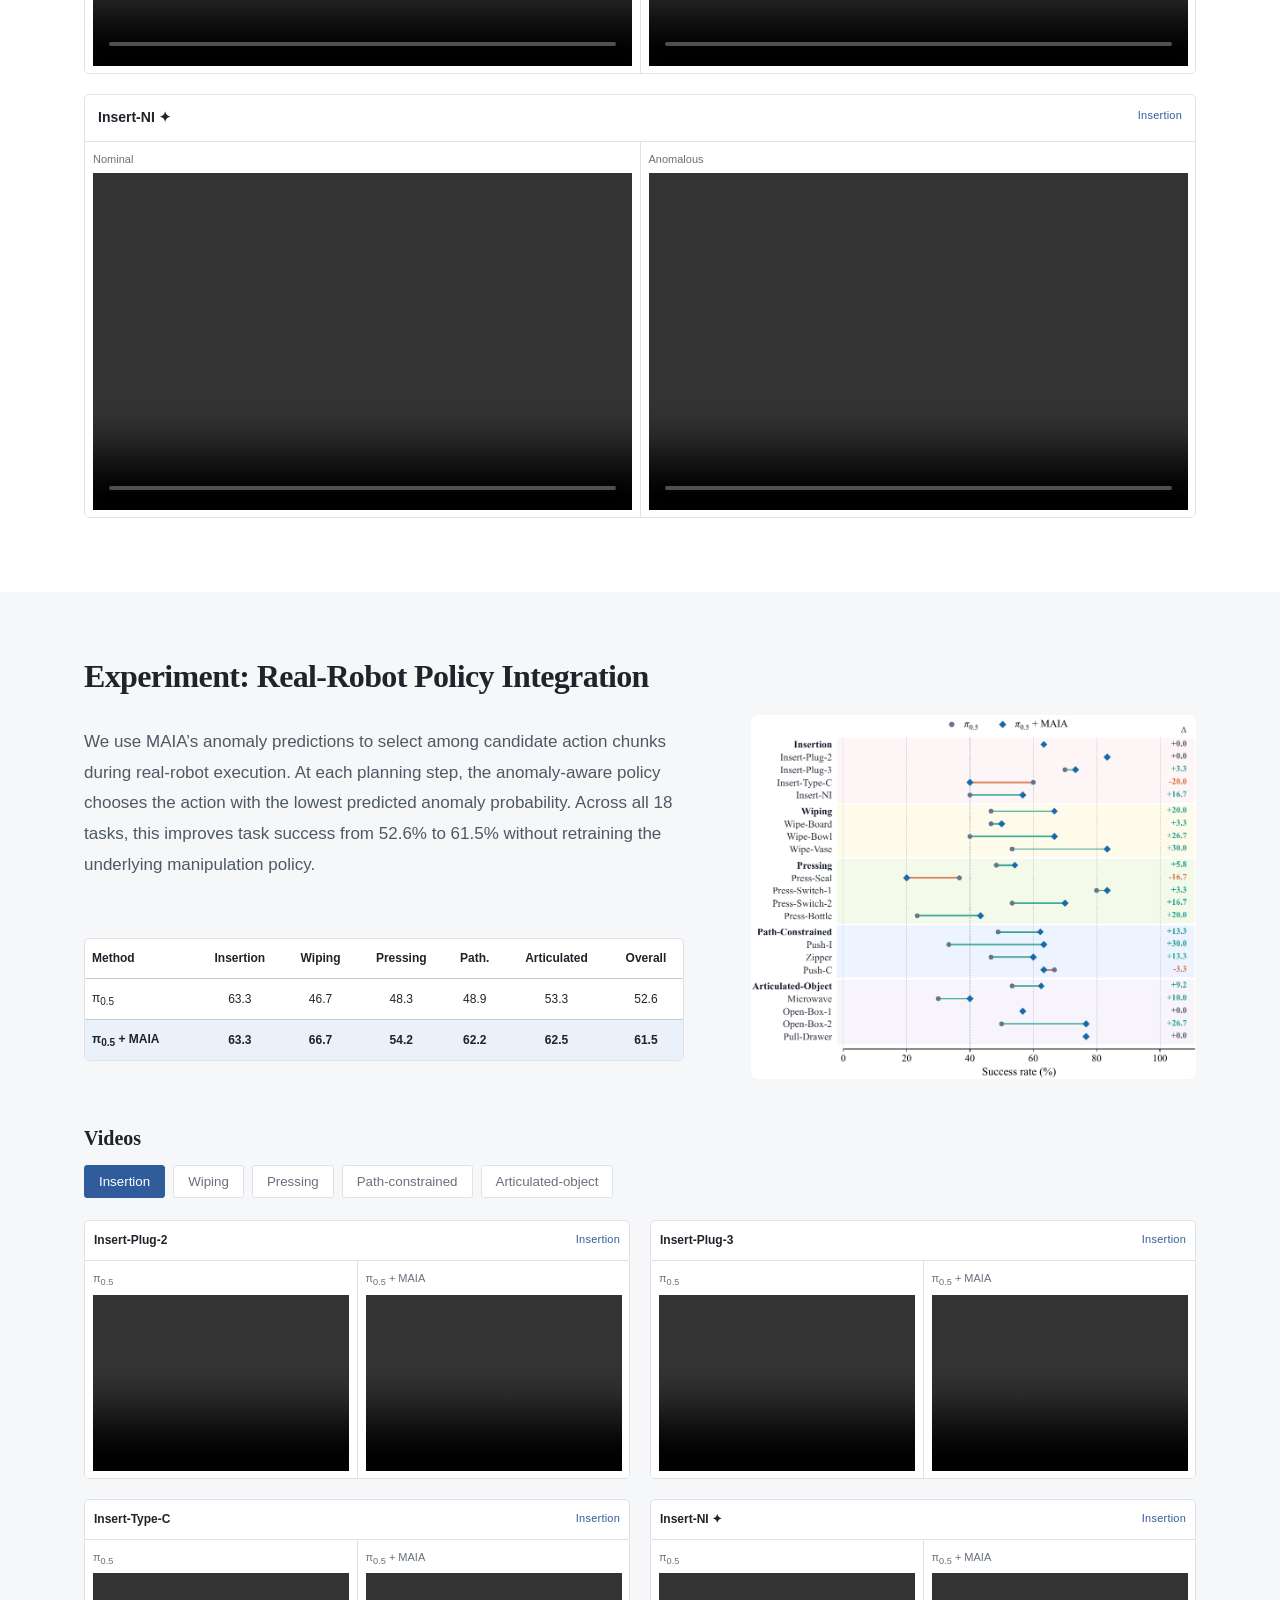
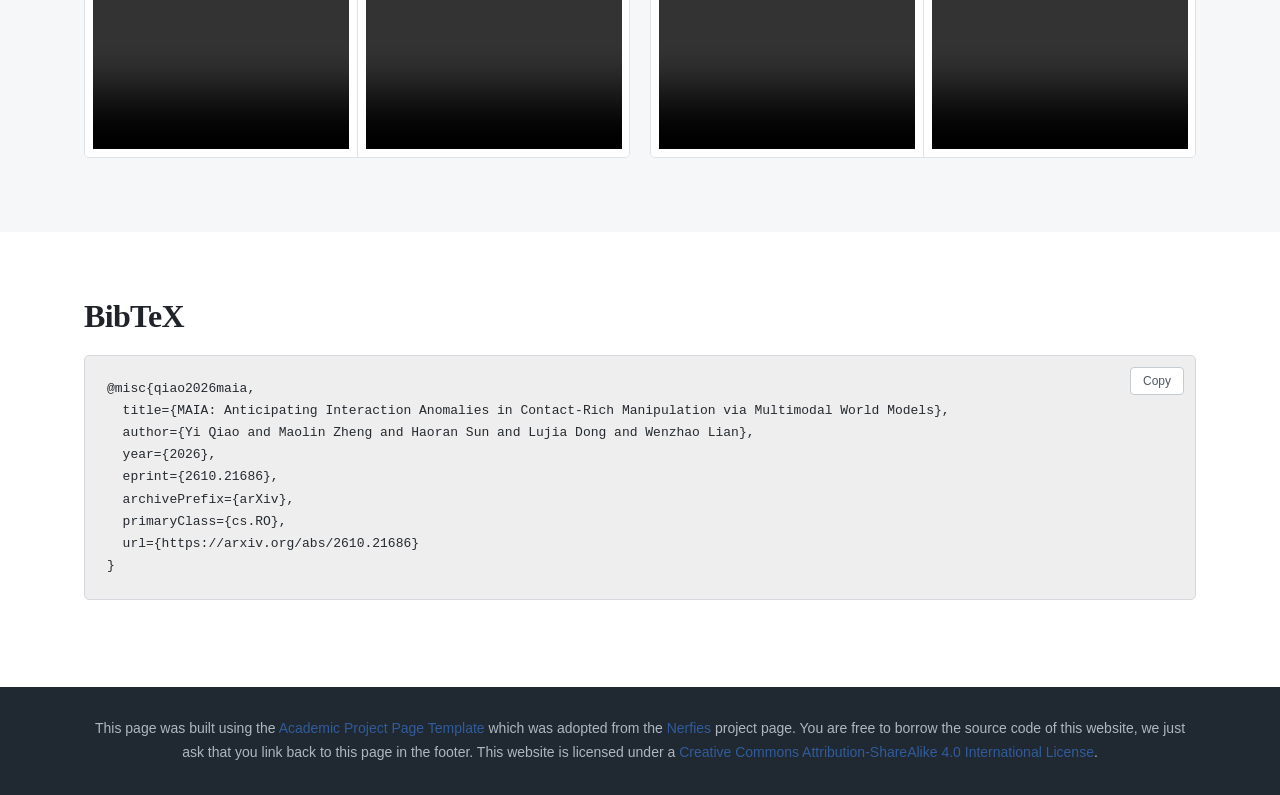
==== commit 96220047: "Update MAIA" ====
--- a/MAIA/index.html
+++ b/MAIA/index.html
@@ -1,6 +1,6 @@
 <!doctype html><html lang="en"><head><meta charset="utf-8"><meta name="viewport" content="width=device-width, initial-scale=1"><title>MAIA</title><link rel="stylesheet" href="static/css/index.css"></head><body>
 <nav><a class="logo" href="#top">MAIA</a><div><a href="#abstract">Abstract</a><a href="#dataset">Dataset</a><a href="#method">Method</a><a href="#exp1">Experiment 1</a><a href="#exp2">Experiment 2</a><a href="#bibtex">BibTeX</a></div></nav><main id="top">
-<header class="hero wrap"><p class="kicker">CONTACT-RICH ROBOT MANIPULATION</p><h1>MAIA: Anticipating Interaction Anomalies in Contact-Rich Manipulation via Multimodal World Models</h1><p class="authors">Yi Qiao · Maolin Zheng · Haoran Sun · Lujia Dong · Wenzhao Lian<sup>*</sup></p><p class="affil">School of Artificial Intelligence, Shanghai Jiao Tong University<br><small>* Corresponding author</small></p><div class="links"><span class="code-link"><span class="icon">◉</span> Code (Coming soon)</span><a href="https://arxiv.org/pdf/2610.21686"><span class="icon">⌁</span> arXiv</a><a href="https://huggingface.co/datasets/Joringell/CRIA"><span class="icon">🤗</span> Dataset</a></div></header>
+<header class="hero wrap"><p class="kicker">CONTACT-RICH ROBOT MANIPULATION</p><h1>MAIA: Anticipating Interaction Anomalies in Contact-Rich Manipulation via Multimodal World Models</h1><p class="authors">Yi Qiao · Maolin Zheng · Haoran Sun · Lujia Dong · Wenzhao Lian<sup>*</sup></p><p class="affil">School of Artificial Intelligence, Shanghai Jiao Tong University<br><small>* Corresponding author</small></p><div class="links"><a href="https://arxiv.org/pdf/2610.21686" target="_blank" rel="noopener noreferrer"><span class="icon">⌁</span> arXiv</a><a href="https://huggingface.co/datasets/Joringell/CRIA" target="_blank" rel="noopener noreferrer"><span class="icon">🤗</span> Dataset</a><span class="code-link"><span class="icon">◉</span> Code (Coming soon)</span></div></header>
 <section class="wrap"><img class="hero-img" src="static/images/teaser.png" alt="MAIA teaser"></section>
 <section id="abstract" class="band"><div class="narrow"><h2>Abstract</h2><p>Reliable contact-rich manipulation requires detecting execution deviations early enough for corrective action. Yet most monitoring methods are reactive, identifying anomalies only after they become observable. Anticipating such anomalies is challenging because visual observations only partially reveal physical interaction, while planned actions describe intended motion rather than their actual physical consequences. We address this problem with MAIA, a multimodal framework for anomaly anticipation. Its vision–action–force world model learns nominal interaction dynamics and predicts the visual and force responses of planned actions, while a lightweight anomaly head predicts impending interaction anomalies. To enable systematic evaluation, we introduce CRIA, a real-world multimodal dataset of 2,852 trajectories spanning 18 contact-rich manipulation tasks, with frame-level annotations of anomaly onset and evolution. Experiments on both seen and novel tasks show that MAIA achieves more accurate anomaly discrimination than representative baselines while providing earlier warnings. Moreover, using these predictions for anomaly-aware action selection improves end-to-end task success without retraining the underlying manipulation policy.</p></div></section>
 <section id="dataset" class="section"><div class="narrow"><h2>Dataset</h2><p>We introduce CRIA, a real-world multimodal dataset for contact-rich interaction anomaly anticipation. CRIA contains 2,852 trajectories across 18 manipulation tasks and five task categories, including 1,817 trajectories with at least one annotated anomalous event. Each trajectory synchronizes multi-view visual observations, robot states and actions, and force/torque measurements. Unlike datasets that only record final success or failure, CRIA provides frame-level anomaly annotations that localize when anomalous interactions emerge, persist, and potentially recover. This enables systematic evaluation of both anomaly discrimination and early anticipation across seen and novel tasks.</p><img class="figure" src="static/images/dataset.png" alt="CRIA dataset overview"></div></section><section id="method" class="section band"><div class="wrap"><p class="kicker">METHOD</p><h2>Method</h2><p>MAIA predicts the physical consequences of candidate actions before they are executed. A Vision–Action–Force World Model forecasts future visual and force dynamics from interaction history and planned actions. A temporal anomaly head fuses these predictions with interaction tokens to estimate whether, when, and for how long an anomalous interaction will emerge. For novel tasks, MAIA supports limited-data adaptation by jointly adapting the action–force pathway and anomaly head while preserving the learned visual dynamics. These predictions can also guide anomaly-aware action selection.</p><img class="figure" src="static/images/method.png" alt="Method overview"></section>
--- a/MAIA/static/css/index.css
+++ b/MAIA/static/css/index.css
@@ -1 +1 @@
-:root{--ink:#20242a;--muted:#68717c;--blue:#315c9b;--line:#dfe3e8;--wash:#f6f7f8}*{box-sizing:border-box}html{scroll-behavior:smooth}body{margin:0;color:var(--ink);font:16px/1.7 Arial,Helvetica,sans-serif}a{color:var(--blue);text-decoration:none}nav{height:62px;border-bottom:1px solid var(--line);display:flex;align-items:center;justify-content:space-between;padding:0 max(24px,calc((100% - 1160px)/2));position:sticky;top:0;background:#fffffff2;backdrop-filter:blur(10px);z-index:5}nav a{color:var(--muted);font-size:14px;margin-left:24px}nav .logo{margin:0;color:var(--ink);font:bold 22px Georgia,serif}.wrap,.narrow{width:100%;max-width:1160px;margin-left:auto;margin-right:auto;padding-left:24px;padding-right:24px}.hero{text-align:center;padding:78px 24px 42px}.kicker{display:none}.hero h1{font:600 clamp(26px,3vw,38px)/1.25 Georgia,'Times New Roman',serif;letter-spacing:-.025em;max-width:1100px;margin:0 auto 22px}.authors{font-size:19px;margin:0 0 3px}.affil{color:var(--muted);margin:0}.links{display:flex;justify-content:center;gap:10px;margin-top:23px}.links a{display:inline-flex;align-items:center;gap:9px;background:#202c3f;color:#fff;border:0;border-radius:12px;padding:11px 20px;font-size:16px;font-weight:bold;box-shadow:0 4px 10px #0002}.links a:hover{background:#31435d}.links .icon{font-size:19px;line-height:1}.links a:hover{background:var(--ink);color:#fff}.hero-img,.figure{display:block;width:100%;height:auto;border-radius:6px}.section{padding-top:66px;padding-bottom:74px}.band{background:var(--wash);padding:66px 0 74px}.band p,.section p{color:#4e5965}.band h2,.section h2{font:600 32px Georgia,'Times New Roman',serif;letter-spacing:-.02em;margin:0 0 20px}.section h3{font:600 20px Georgia,'Times New Roman',serif;margin:35px 0 15px}.intro{max-width:none;font-size:17px;line-height:1.7}.result-figure{max-width:930px;margin:0 auto}.table-wrap{overflow-x:auto}.table-wrap table{min-width:850px;width:100%;border-collapse:separate;border-spacing:0;background:#fff;font-size:13px;border:1px solid var(--line);border-radius:5px;overflow:hidden}.table-wrap th,.table-wrap td{padding:10px 8px;border-bottom:1px solid #c4ccd6;text-align:right;white-space:nowrap}.table-wrap thead tr:first-child th:first-child,.table-wrap tbody td:first-child{text-align:left;width:18%}.table-wrap thead th:not(:first-child),.table-wrap tbody td:not(:first-child){text-align:center;width:10.25%}.table-wrap thead{background:#e9eef4}.table-wrap th{font-weight:bold}.table-wrap tr:last-child td{border-bottom:0}.ours{font-weight:bold;background:#eaf1fb}.video-title{margin-top:48px!important}.filters{display:flex;gap:8px;flex-wrap:wrap;margin:15px 0 22px}.filters button{border:1px solid var(--line);background:#fff;border-radius:3px;padding:8px 14px;color:var(--muted);cursor:pointer}.filters button.active,.filters button:hover{background:var(--blue);border-color:var(--blue);color:#fff}.video-grid{display:grid;gap:20px}.video-grid.two{grid-template-columns:1fr}.video-grid.four{grid-template-columns:repeat(2,1fr)}.task{background:#fff;border:1px solid var(--line);border-radius:5px;overflow:hidden}.task h4{font-size:14px;margin:0;padding:11px 13px;border-bottom:1px solid var(--line);font-weight:bold}.task h4 span{float:right;color:var(--blue);font-size:11px;font-weight:normal;letter-spacing:.02em}.pair{display:grid;grid-template-columns:1fr 1fr;gap:1px;background:var(--line)}.pair>div{background:#fff;padding:8px}.task label{display:block;color:var(--muted);font-size:11px;margin-bottom:4px}.task video{display:block;width:100%;aspect-ratio:16/10;object-fit:contain;background:#111820}.video-grid.four .task h4{font-size:12px;padding:9px}.video-grid.four .task video{aspect-ratio:16/11}.bib-box{position:relative}.band pre{background:#eeeeee;color:#252a30;padding:22px;border:1px solid #d5d8dc;border-radius:5px;overflow:auto;font-size:13px}.copy-bib{position:absolute;right:12px;top:12px;border:1px solid #c5cbd2;background:#fff;color:#4d5863;border-radius:4px;padding:6px 12px;cursor:pointer;font-size:12px}.copy-bib:hover{background:#f5f6f7}.robot-layout{display:flex;align-items:stretch;gap:42px;margin:0 0 35px}.robot-copy{flex:1;display:flex;padding-top:12px;flex-direction:column;justify-content:space-between}.robot-copy .intro{width:auto!important;display:block!important}.robot-layout .result-figure{width:40%!important;display:block!important;margin:0!important}.robot-table{transform:translateY(-18px);width:96%;border-collapse:separate;border-spacing:0;background:#fff;border:1px solid var(--line);border-radius:5px;overflow:hidden;font-size:12px;margin-top:42px}.robot-table th,.robot-table td{padding:9px 7px;text-align:center;border-bottom:1px solid #c4ccd6;white-space:nowrap}.robot-table th:first-child,.robot-table td:first-child{text-align:left}.robot-table tr:last-child td{border-bottom:0}.robot-table .ours{font-weight:bold;background:#eaf1fb}.video-play{position:absolute;left:50%;top:50%;transform:translate(-50%,-50%);width:46px;height:46px;border:0;border-radius:50%;background:#ffffffdd;color:#315c9b;font-size:20px;cursor:pointer}.video-play:hover{background:#fff}footer{text-align:center;background:#202831;color:#aeb7c1;padding:30px 24px;font-size:14px}footer p{width:100%;max-width:1160px;margin:0 auto;padding:0 24px;box-sizing:border-box}#exp2 .intro{display:inline-block;vertical-align:top;width:52%;max-width:none;margin:0;font-size:17px;line-height:1.8}#exp2 .result-figure{display:inline-block;vertical-align:top;width:40%;margin:0 0 25px 6%}#exp2 .video-title,#exp2 .filters,#exp2 .video-grid{clear:both}@media(max-width:800px){nav>div{display:none}.hero{padding-top:58px}.video-grid.two,.video-grid.four{grid-template-columns:1fr}#exp2 .result-figure{float:none;width:100%;margin:20px 0}.section,.band{padding-top:50px;padding-bottom:56px}.hero h1{font-size:35px}}#abstract{margin-top:60px}.exp1-white{background:#fff}.exp2-blue{background:var(--wash)}.bibtex-white{background:#fff}
+:root{--ink:#20242a;--muted:#68717c;--blue:#315c9b;--line:#dfe3e8;--wash:#f6f7f8}*{box-sizing:border-box}html{scroll-behavior:smooth}body{margin:0;color:var(--ink);font:16px/1.7 Arial,Helvetica,sans-serif}a{color:var(--blue);text-decoration:none}nav{height:62px;border-bottom:1px solid var(--line);display:flex;align-items:center;justify-content:space-between;padding:0 max(24px,calc((100% - 1160px)/2));position:sticky;top:0;background:#fffffff2;backdrop-filter:blur(10px);z-index:5}nav a{color:var(--muted);font-size:14px;margin-left:24px}nav .logo{margin:0;color:var(--ink);font:bold 22px Georgia,serif}.wrap,.narrow{width:100%;max-width:1160px;margin-left:auto;margin-right:auto;padding-left:24px;padding-right:24px}.hero{text-align:center;padding:78px 24px 42px}.kicker{display:none}.hero h1{font:600 clamp(26px,3vw,38px)/1.25 Georgia,'Times New Roman',serif;letter-spacing:-.025em;max-width:1100px;margin:0 auto 22px}.authors{font-size:19px;margin:0 0 3px}.affil{color:var(--muted);margin:0}.links{display:flex;justify-content:center;gap:10px;margin-top:23px}.links a,.links .code-link{display:inline-flex;align-items:center;gap:9px;background:#202c3f;color:#fff;border:0;border-radius:12px;padding:11px 20px;font-size:16px;font-weight:bold;box-shadow:0 4px 10px #0002}.links a:hover{background:#31435d}.links .icon{font-size:19px;line-height:1}.links a:hover{background:var(--ink);color:#fff}.hero-img,.figure{display:block;width:100%;height:auto;border-radius:6px}.section{padding-top:66px;padding-bottom:74px}.band{background:var(--wash);padding:66px 0 74px}.band p,.section p{color:#4e5965}.band h2,.section h2{font:600 32px Georgia,'Times New Roman',serif;letter-spacing:-.02em;margin:0 0 20px}.section h3{font:600 20px Georgia,'Times New Roman',serif;margin:35px 0 15px}.intro{max-width:none;font-size:17px;line-height:1.7}.result-figure{max-width:930px;margin:0 auto}.table-wrap{overflow-x:auto}.table-wrap table{min-width:850px;width:100%;border-collapse:separate;border-spacing:0;background:#fff;font-size:13px;border:1px solid var(--line);border-radius:5px;overflow:hidden}.table-wrap th,.table-wrap td{padding:10px 8px;border-bottom:1px solid #c4ccd6;text-align:right;white-space:nowrap}.table-wrap thead tr:first-child th:first-child,.table-wrap tbody td:first-child{text-align:left;width:18%}.table-wrap thead th:not(:first-child),.table-wrap tbody td:not(:first-child){text-align:center;width:10.25%}.table-wrap thead{background:#e9eef4}.table-wrap th{font-weight:bold}.table-wrap tr:last-child td{border-bottom:0}.ours{font-weight:bold;background:#eaf1fb}.video-title{margin-top:48px!important}.filters{display:flex;gap:8px;flex-wrap:wrap;margin:15px 0 22px}.filters button{border:1px solid var(--line);background:#fff;border-radius:3px;padding:8px 14px;color:var(--muted);cursor:pointer}.filters button.active,.filters button:hover{background:var(--blue);border-color:var(--blue);color:#fff}.video-grid{display:grid;gap:20px}.video-grid.two{grid-template-columns:1fr}.video-grid.four{grid-template-columns:repeat(2,1fr)}.task{background:#fff;border:1px solid var(--line);border-radius:5px;overflow:hidden}.task h4{font-size:14px;margin:0;padding:11px 13px;border-bottom:1px solid var(--line);font-weight:bold}.task h4 span{float:right;color:var(--blue);font-size:11px;font-weight:normal;letter-spacing:.02em}.pair{display:grid;grid-template-columns:1fr 1fr;gap:1px;background:var(--line)}.pair>div{background:#fff;padding:8px}.task label{display:block;color:var(--muted);font-size:11px;margin-bottom:4px}.task video{display:block;width:100%;aspect-ratio:16/10;object-fit:contain;background:#111820}.video-grid.four .task h4{font-size:12px;padding:9px}.video-grid.four .task video{aspect-ratio:16/11}.bib-box{position:relative}.band pre{background:#eeeeee;color:#252a30;padding:22px;border:1px solid #d5d8dc;border-radius:5px;overflow:auto;font-size:13px}.copy-bib{position:absolute;right:12px;top:12px;border:1px solid #c5cbd2;background:#fff;color:#4d5863;border-radius:4px;padding:6px 12px;cursor:pointer;font-size:12px}.copy-bib:hover{background:#f5f6f7}.robot-layout{display:flex;align-items:stretch;gap:42px;margin:0 0 35px}.robot-copy{flex:1;display:flex;padding-top:12px;flex-direction:column;justify-content:space-between}.robot-copy .intro{width:auto!important;display:block!important}.robot-layout .result-figure{width:40%!important;display:block!important;margin:0!important}.robot-table{transform:translateY(-18px);width:96%;border-collapse:separate;border-spacing:0;background:#fff;border:1px solid var(--line);border-radius:5px;overflow:hidden;font-size:12px;margin-top:42px}.robot-table th,.robot-table td{padding:9px 7px;text-align:center;border-bottom:1px solid #c4ccd6;white-space:nowrap}.robot-table th:first-child,.robot-table td:first-child{text-align:left}.robot-table tr:last-child td{border-bottom:0}.robot-table .ours{font-weight:bold;background:#eaf1fb}.video-play{position:absolute;left:50%;top:50%;transform:translate(-50%,-50%);width:46px;height:46px;border:0;border-radius:50%;background:#ffffffdd;color:#315c9b;font-size:20px;cursor:pointer}.video-play:hover{background:#fff}footer{text-align:center;background:#202831;color:#aeb7c1;padding:30px 24px;font-size:14px}footer p{width:100%;max-width:1160px;margin:0 auto;padding:0 24px;box-sizing:border-box}#exp2 .intro{display:inline-block;vertical-align:top;width:52%;max-width:none;margin:0;font-size:17px;line-height:1.8}#exp2 .result-figure{display:inline-block;vertical-align:top;width:40%;margin:0 0 25px 6%}#exp2 .video-title,#exp2 .filters,#exp2 .video-grid{clear:both}@media(max-width:800px){nav>div{display:none}.hero{padding-top:58px}.video-grid.two,.video-grid.four{grid-template-columns:1fr}#exp2 .result-figure{float:none;width:100%;margin:20px 0}.section,.band{padding-top:50px;padding-bottom:56px}.hero h1{font-size:35px}}#abstract{margin-top:60px}.exp1-white{background:#fff}.exp2-blue{background:var(--wash)}.bibtex-white{background:#fff}
